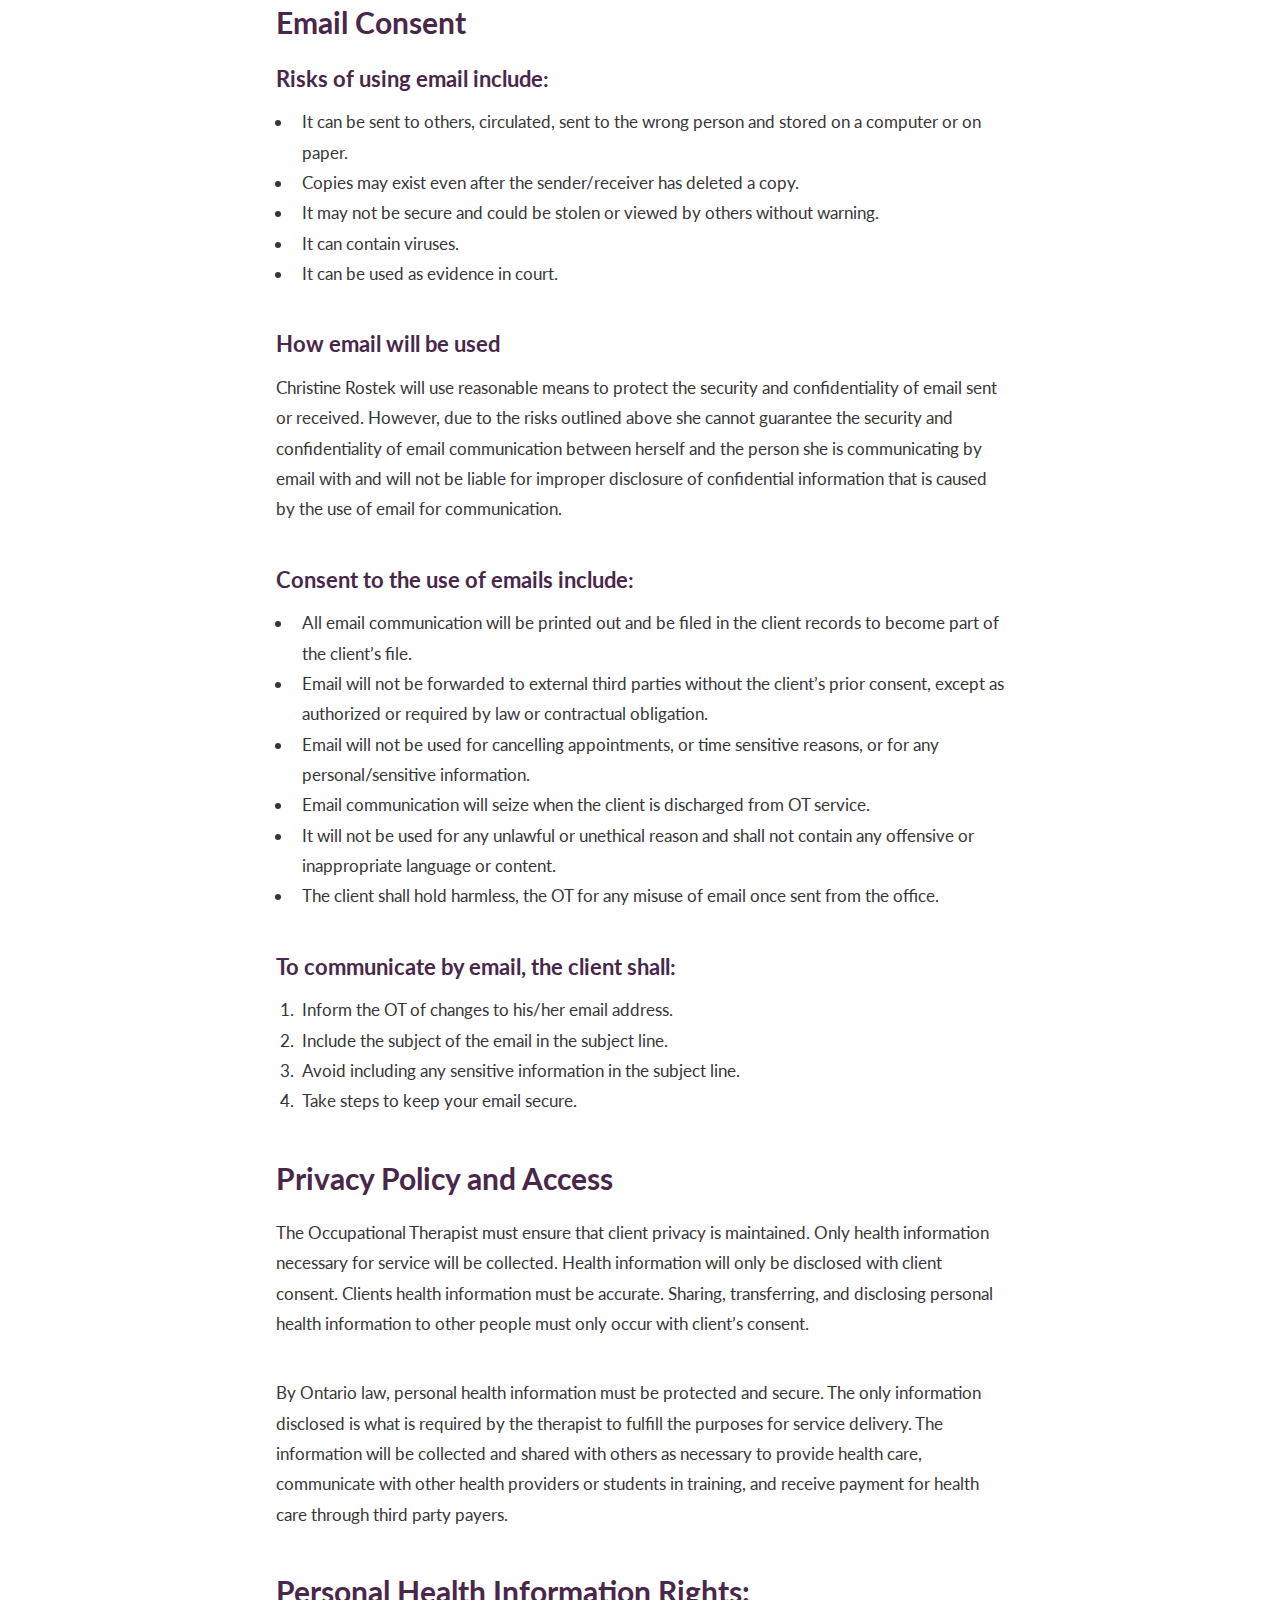
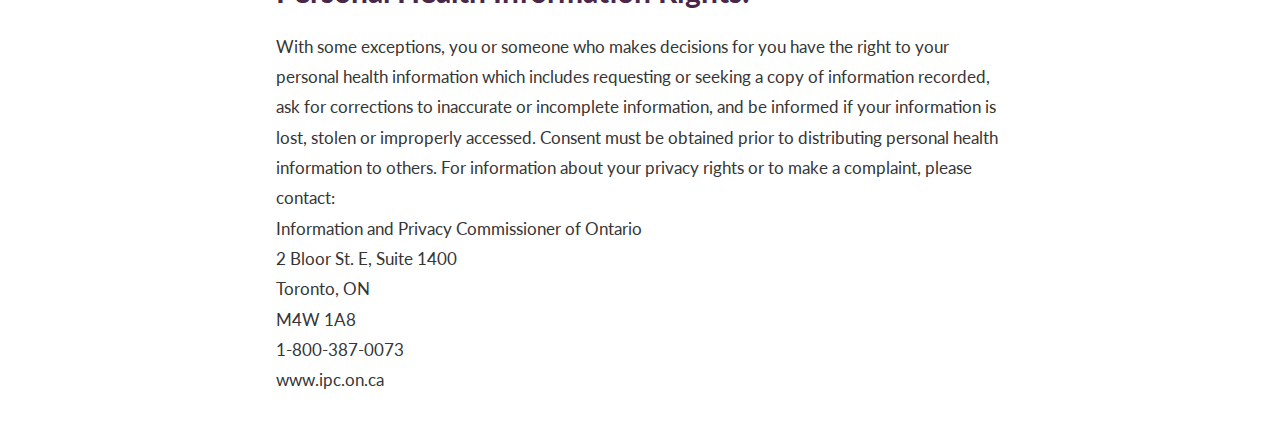
==== terms.html @ 38c3dc5e "Uploaded site" ====
<!DOCTYPE HTML>
<html>
	<head>
		<title>Terms</title>
		<meta charset="utf-8" />
				<link rel="stylesheet" href="assets/css/main.css" />

	</head>
	<div class="container">
	<body>
		<h3>Email Consent<h3>
		<h4>Risks of using email include:</h4>
		<ul>
		<li> It can be sent to others, circulated, sent to the wrong person and stored on a computer or on paper.</li>
		<li>Copies may exist even after the sender/receiver has deleted a copy.</li>
		<li>  It may not be secure and could be stolen or viewed by others without warning.</li>
		<li>It can contain viruses.</li>
		<li>It can be used as evidence in court.</li>
		</ul>
		<h4>How email will be used</h4>
		<p>Christine Rostek will use reasonable means to protect the security and confidentiality of email sent or received. However, 
		due to the risks outlined above she cannot guarantee the security and confidentiality of email communication between herself and the person she is communicating by email with and 
		will not be liable for improper disclosure of confidential information that is caused by the use of email for communication.</p>
		<h4>Consent to the use of emails include:</h4>
		<ul>
		<li>All email communication will be printed out and be filed in the client records to become part of the client’s file. </li>
		<li>Email will not be forwarded to external third parties without the client’s prior consent, except as authorized or required by law or contractual obligation.</li>
		<li>Email will not be used for cancelling appointments, or time sensitive reasons, or for any personal/sensitive information.</li>
		<li>Email communication will seize when the client is discharged from OT service.</li>
		<li>It will not be used for any unlawful or unethical reason and shall not contain any offensive or inappropriate language or content.</li>
		<li>The client shall hold harmless, the OT for any misuse of email once sent from the office.</li>
		</ul>
		<h4>To communicate by email, the client shall:</h4>

		<ol>
		<li>Inform the OT of changes to his/her email address.</li>
		<li> Include the subject of the email in the subject line.</li>
		<li>Avoid including any sensitive information in the subject line.</li>
		<li>Take steps to keep your email secure.</li>
		</ol>
		<h3>Privacy Policy and Access</h3>
		<p>The Occupational Therapist must ensure that client privacy is maintained. Only health information necessary for service will be collected. Health information will only be disclosed with client consent. Clients health information must be accurate. Sharing, transferring, and disclosing personal health information to other people must only occur with client’s consent.</p>
		<p>By Ontario law, personal health information must be protected and secure. The only information disclosed is what is required by the therapist to fulfill the purposes for service delivery.  The information will be collected and shared with others as necessary to provide health care, communicate with other health providers or students in training, and receive payment for health care through third party payers.</p>
		<h3>Personal Health Information Rights:</h3>
		<p>With some exceptions, you or someone who makes decisions for you have the right to your personal health information which includes requesting or seeking a copy of information recorded, ask for corrections to inaccurate or incomplete information, and be informed if your information is lost, stolen or improperly accessed.  Consent must be obtained prior to distributing personal health information to others. For information about your privacy rights or to make a complaint, please contact:<br>
		Information and Privacy Commissioner of Ontario<br>
		2 Bloor St. E, Suite 1400<br>
		Toronto, ON<br>
		M4W 1A8<br>
		1-800-387-0073<br>
		www.ipc.on.ca</p>
		</div>
		</body>
---- assets/css/main.css ----
@import url("font-awesome.min.css");
@import url("https://fonts.googleapis.com/css?family=Lato:400,400italic,700,700italic|Source+Code+Pro:400");

/*
	Read Only by HTML5 UP
	html5up.net | @ajlkn
	Free for personal and commercial use under the CCA 3.0 license (html5up.net/license)
*/

/* One */

	#one:before {
		background-image: url("../../images/banner1.jpg");
		background-position: top center;
		background-repeat: no-repeat;
		background-size: cover;
		content: '';
		display: block;
		height: 15em;
		width: 100%;
	}
*
	
/* Logo 

	img.resize {
	position: relative;
	max-width:80%;
	max-height:80%;
	left: 10%;
	margin:0em;
    box-shadow: 1px 1px 10px #888888;}
*/

	img.resize {
	position: relative;
	max-width:55%;
	max-height:55%;
	left: 22.5%;
	top:-4em;
    box-shadow: 0px 0px 10px #888888;
	}

	@media screen and (max-width: 1550px){
		img.resize {
	position: relative;
	max-width:80%;
	max-height:80%;
	left: 11%;
	top:-3em;
    box-shadow: 0px 0px 10px #888888;
	}
	}
	
	img.mainicon{
		height:0.1em;
	}
/* Reset */

	html, body, div, span, applet, object, iframe, h1, h2, h3, h4, h5, h6, p, blockquote, pre, a, abbr, acronym, address, big, cite, code, del, dfn, em, img, ins, kbd, q, s, samp, small, strike, strong, sub, sup, tt, var, b, u, i, center, dl, dt, dd, ol, ul, li, fieldset, form, label, legend, table, caption, tbody, tfoot, thead, tr, th, td, article, aside, canvas, details, embed, figure, figcaption, footer, header, hgroup, menu, nav, output, ruby, section, summary, time, mark, audio, video {
		margin: 0;
		padding: 0;
		border: 0;
		font-size: 100%;
		font: inherit;
		vertical-align: baseline;
	}

	article, aside, details, figcaption, figure, footer, header, hgroup, menu, nav, section {
		display: block;
	}

	body {
		line-height: 1;
	}

	ol, ul {
		list-style: none;
	}

	blockquote, q {
		quotes: none;
	}

	blockquote:before, blockquote:after, q:before, q:after {
		content: '';
		content: none;
	}

	table {
		border-collapse: collapse;
		border-spacing: 0;
	}

	body {
		-webkit-text-size-adjust: none;
	}

/* Box Model */

	*, *:before, *:after {
		-moz-box-sizing: border-box;
		-webkit-box-sizing: border-box;
		box-sizing: border-box;
	}

/* Containers */

	.container {
		margin-left: auto;
		margin-right: auto;
	}

	.container.\31 25\25 {
		width: 100%;
		max-width: 56.25em;
		min-width: 45em;
	}

	.container.\37 5\25 {
		width: 33.75em;
	}

	.container.\35 0\25 {
		width: 22.5em;
	}

	.container.\32 5\25 {
		width: 11.25em;
	}

	.container {
		width: 45em;
	}

	@media screen and (max-width: 2000px) {

		.container.\31 25\25 {
			width: 100%;
			max-width: 56.25em;
			min-width: 45em;
		}

		.container.\37 5\25 {
			width: 33.75em;
		}

		.container.\35 0\25 {
			width: 22.5em;
		}

		.container.\32 5\25 {
			width: 11.25em;
		}

		.container {
			width: 45em;
		}

	}

	@media screen and (max-width: 1920px) {

		.container.\31 25\25 {
			width: 100%;
			max-width: 52.5em;
			min-width: 42em;
		}

		.container.\37 5\25 {
			width: 31.5em;
		}

		.container.\35 0\25 {
			width: 21em;
		}

		.container.\32 5\25 {
			width: 10.5em;
		}

		.container {
			width: 42em;
		}

	}

	@media screen and (max-width: 1110px) {

		.container.\31 25\25 {
			width: 100%;
			max-width: 106.25%;
			min-width: 85%;
		}

		.container.\37 5\25 {
			width: 63.75%;
		}

		.container.\35 0\25 {
			width: 42.5%;
		}

		.container.\32 5\25 {
			width: 21.25%;
		}

		.container {
			width: 85% !important;
		}

	}

	@media screen and (max-width: 736px) {

		.container.\31 25\25 {
			width: 100%;
			max-width: 112.5%;
			min-width: 90%;
		}

		.container.\37 5\25 {
			width: 67.5%;
		}

		.container.\35 0\25 {
			width: 45%;
		}

		.container.\32 5\25 {
			width: 22.5%;
		}

		.container {
			width: 90% !important;
		}

	}

	@media screen and (max-width: 480px) {

		.container.\31 25\25 {
			width: 100%;
			max-width: 112.5%;
			min-width: 90%;
		}

		.container.\37 5\25 {
			width: 67.5%;
		}

		.container.\35 0\25 {
			width: 45%;
		}

		.container.\32 5\25 {
			width: 22.5%;
		}

		.container {
			width: 90% !important;
		}

	}

/* Grid */

	.row {
		border-bottom: solid 1px transparent;
		-moz-box-sizing: border-box;
		-webkit-box-sizing: border-box;
		box-sizing: border-box;
	}

	.row > * {
		float: left;
		-moz-box-sizing: border-box;
		-webkit-box-sizing: border-box;
		box-sizing: border-box;
	}

	.row:after, .row:before {
		content: '';
		display: block;
		clear: both;
		height: 0;
	}

	.row.uniform > * > :first-child {
		margin-top: 0;
	}

	.row.uniform > * > :last-child {
		margin-bottom: 0;
	}

	.row.\30 \25 > * {
		padding: 0 0 0 0em;
	}

	.row.\30 \25 {
		margin: 0 0 -1px 0em;
	}

	.row.uniform.\30 \25 > * {
		padding: 0em 0 0 0em;
	}

	.row.uniform.\30 \25 {
		margin: 0em 0 -1px 0em;
	}

	.row > * {
		padding: 0 0 0 2em;
	}

	.row {
		margin: 0 0 -1px -2em;
	}

	.row.uniform > * {
		padding: 2em 0 0 2em;
	}

	.row.uniform {
		margin: -2em 0 -1px -2em;
	}

	.row.\32 00\25 > * {
		padding: 0 0 0 4em;
	}

	.row.\32 00\25 {
		margin: 0 0 -1px -4em;
	}

	.row.uniform.\32 00\25 > * {
		padding: 4em 0 0 4em;
	}

	.row.uniform.\32 00\25 {
		margin: -4em 0 -1px -4em;
	}

	.row.\31 50\25 > * {
		padding: 0 0 0 3em;
	}

	.row.\31 50\25 {
		margin: 0 0 -1px -3em;
	}

	.row.uniform.\31 50\25 > * {
		padding: 3em 0 0 3em;
	}

	.row.uniform.\31 50\25 {
		margin: -3em 0 -1px -3em;
	}

	.row.\35 0\25 > * {
		padding: 0 0 0 1em;
	}

	.row.\35 0\25 {
		margin: 0 0 -1px -1em;
	}

	.row.uniform.\35 0\25 > * {
		padding: 1em 0 0 1em;
	}

	.row.uniform.\35 0\25 {
		margin: -1em 0 -1px -1em;
	}

	.row.\32 5\25 > * {
		padding: 0 0 0 0.5em;
	}

	.row.\32 5\25 {
		margin: 0 0 -1px -0.5em;
	}

	.row.uniform.\32 5\25 > * {
		padding: 0.5em 0 0 0.5em;
	}

	.row.uniform.\32 5\25 {
		margin: -0.5em 0 -1px -0.5em;
	}

	.\31 2u, .\31 2u\24 {
		width: 100%;
		clear: none;
		margin-left: 0;
	}

	.\31 1u, .\31 1u\24 {
		width: 91.6666666667%;
		clear: none;
		margin-left: 0;
	}

	.\31 0u, .\31 0u\24 {
		width: 83.3333333333%;
		clear: none;
		margin-left: 0;
	}

	.\39 u, .\39 u\24 {
		width: 75%;
		clear: none;
		margin-left: 0;
	}

	.\38 u, .\38 u\24 {
		width: 66.6666666667%;
		clear: none;
		margin-left: 0;
	}

	.\37 u, .\37 u\24 {
		width: 58.3333333333%;
		clear: none;
		margin-left: 0;
	}

	.\36 u, .\36 u\24 {
		width: 50%;
		clear: none;
		margin-left: 0;
	}

	.\35 u, .\35 u\24 {
		width: 41.6666666667%;
		clear: none;
		margin-left: 0;
	}

	.\34 u, .\34 u\24 {
		width: 33.3333333333%;
		clear: none;
		margin-left: 0;
	}

	.\33 u, .\33 u\24 {
		width: 25%;
		clear: none;
		margin-left: 0;
	}

	.\32 u, .\32 u\24 {
		width: 16.6666666667%;
		clear: none;
		margin-left: 0;
	}

	.\31 u, .\31 u\24 {
		width: 8.3333333333%;
		clear: none;
		margin-left: 0;
	}

	.\31 2u\24 + *,
	.\31 1u\24 + *,
	.\31 0u\24 + *,
	.\39 u\24 + *,
	.\38 u\24 + *,
	.\37 u\24 + *,
	.\36 u\24 + *,
	.\35 u\24 + *,
	.\34 u\24 + *,
	.\33 u\24 + *,
	.\32 u\24 + *,
	.\31 u\24 + * {
		clear: left;
	}

	.\-11u {
		margin-left: 91.66667%;
	}

	.\-10u {
		margin-left: 83.33333%;
	}

	.\-9u {
		margin-left: 75%;
	}

	.\-8u {
		margin-left: 66.66667%;
	}

	.\-7u {
		margin-left: 58.33333%;
	}

	.\-6u {
		margin-left: 50%;
	}

	.\-5u {
		margin-left: 41.66667%;
	}

	.\-4u {
		margin-left: 33.33333%;
	}

	.\-3u {
		margin-left: 25%;
	}

	.\-2u {
		margin-left: 16.66667%;
	}

	.\-1u {
		margin-left: 8.33333%;
	}

	@media screen and (max-width: 2000px) {

		.row > * {
			padding: 0 0 0 2em;
		}

		.row {
			margin: 0 0 -1px -2em;
		}

		.row.uniform > * {
			padding: 2em 0 0 2em;
		}

		.row.uniform {
			margin: -2em 0 -1px -2em;
		}

		.row.\32 00\25 > * {
			padding: 0 0 0 4em;
		}

		.row.\32 00\25 {
			margin: 0 0 -1px -4em;
		}

		.row.uniform.\32 00\25 > * {
			padding: 4em 0 0 4em;
		}

		.row.uniform.\32 00\25 {
			margin: -4em 0 -1px -4em;
		}

		.row.\31 50\25 > * {
			padding: 0 0 0 3em;
		}

		.row.\31 50\25 {
			margin: 0 0 -1px -3em;
		}

		.row.uniform.\31 50\25 > * {
			padding: 3em 0 0 3em;
		}

		.row.uniform.\31 50\25 {
			margin: -3em 0 -1px -3em;
		}

		.row.\35 0\25 > * {
			padding: 0 0 0 1em;
		}

		.row.\35 0\25 {
			margin: 0 0 -1px -1em;
		}

		.row.uniform.\35 0\25 > * {
			padding: 1em 0 0 1em;
		}

		.row.uniform.\35 0\25 {
			margin: -1em 0 -1px -1em;
		}

		.row.\32 5\25 > * {
			padding: 0 0 0 0.5em;
		}

		.row.\32 5\25 {
			margin: 0 0 -1px -0.5em;
		}

		.row.uniform.\32 5\25 > * {
			padding: 0.5em 0 0 0.5em;
		}

		.row.uniform.\32 5\25 {
			margin: -0.5em 0 -1px -0.5em;
		}

		.\31 2u\28xlarge\29, .\31 2u\24\28xlarge\29 {
			width: 100%;
			clear: none;
			margin-left: 0;
		}

		.\31 1u\28xlarge\29, .\31 1u\24\28xlarge\29 {
			width: 91.6666666667%;
			clear: none;
			margin-left: 0;
		}

		.\31 0u\28xlarge\29, .\31 0u\24\28xlarge\29 {
			width: 83.3333333333%;
			clear: none;
			margin-left: 0;
		}

		.\39 u\28xlarge\29, .\39 u\24\28xlarge\29 {
			width: 75%;
			clear: none;
			margin-left: 0;
		}

		.\38 u\28xlarge\29, .\38 u\24\28xlarge\29 {
			width: 66.6666666667%;
			clear: none;
			margin-left: 0;
		}

		.\37 u\28xlarge\29, .\37 u\24\28xlarge\29 {
			width: 58.3333333333%;
			clear: none;
			margin-left: 0;
		}

		.\36 u\28xlarge\29, .\36 u\24\28xlarge\29 {
			width: 50%;
			clear: none;
			margin-left: 0;
		}

		.\35 u\28xlarge\29, .\35 u\24\28xlarge\29 {
			width: 41.6666666667%;
			clear: none;
			margin-left: 0;
		}

		.\34 u\28xlarge\29, .\34 u\24\28xlarge\29 {
			width: 33.3333333333%;
			clear: none;
			margin-left: 0;
		}

		.\33 u\28xlarge\29, .\33 u\24\28xlarge\29 {
			width: 25%;
			clear: none;
			margin-left: 0;
		}

		.\32 u\28xlarge\29, .\32 u\24\28xlarge\29 {
			width: 16.6666666667%;
			clear: none;
			margin-left: 0;
		}

		.\31 u\28xlarge\29, .\31 u\24\28xlarge\29 {
			width: 8.3333333333%;
			clear: none;
			margin-left: 0;
		}

		.\31 2u\24\28xlarge\29 + *,
		.\31 1u\24\28xlarge\29 + *,
		.\31 0u\24\28xlarge\29 + *,
		.\39 u\24\28xlarge\29 + *,
		.\38 u\24\28xlarge\29 + *,
		.\37 u\24\28xlarge\29 + *,
		.\36 u\24\28xlarge\29 + *,
		.\35 u\24\28xlarge\29 + *,
		.\34 u\24\28xlarge\29 + *,
		.\33 u\24\28xlarge\29 + *,
		.\32 u\24\28xlarge\29 + *,
		.\31 u\24\28xlarge\29 + * {
			clear: left;
		}

		.\-11u\28xlarge\29 {
			margin-left: 91.66667%;
		}

		.\-10u\28xlarge\29 {
			margin-left: 83.33333%;
		}

		.\-9u\28xlarge\29 {
			margin-left: 75%;
		}

		.\-8u\28xlarge\29 {
			margin-left: 66.66667%;
		}

		.\-7u\28xlarge\29 {
			margin-left: 58.33333%;
		}

		.\-6u\28xlarge\29 {
			margin-left: 50%;
		}

		.\-5u\28xlarge\29 {
			margin-left: 41.66667%;
		}

		.\-4u\28xlarge\29 {
			margin-left: 33.33333%;
		}

		.\-3u\28xlarge\29 {
			margin-left: 25%;
		}

		.\-2u\28xlarge\29 {
			margin-left: 16.66667%;
		}

		.\-1u\28xlarge\29 {
			margin-left: 8.33333%;
		}

	}

	@media screen and (max-width: 1920px) {

		.row > * {
			padding: 0 0 0 1.5em;
		}

		.row {
			margin: 0 0 -1px -1.5em;
		}

		.row.uniform > * {
			padding: 1.5em 0 0 1.5em;
		}

		.row.uniform {
			margin: -1.5em 0 -1px -1.5em;
		}

		.row.\32 00\25 > * {
			padding: 0 0 0 3em;
		}

		.row.\32 00\25 {
			margin: 0 0 -1px -3em;
		}

		.row.uniform.\32 00\25 > * {
			padding: 3em 0 0 3em;
		}

		.row.uniform.\32 00\25 {
			margin: -3em 0 -1px -3em;
		}

		.row.\31 50\25 > * {
			padding: 0 0 0 2.25em;
		}

		.row.\31 50\25 {
			margin: 0 0 -1px -2.25em;
		}

		.row.uniform.\31 50\25 > * {
			padding: 2.25em 0 0 2.25em;
		}

		.row.uniform.\31 50\25 {
			margin: -2.25em 0 -1px -2.25em;
		}

		.row.\35 0\25 > * {
			padding: 0 0 0 0.75em;
		}

		.row.\35 0\25 {
			margin: 0 0 -1px -0.75em;
		}

		.row.uniform.\35 0\25 > * {
			padding: 0.75em 0 0 0.75em;
		}

		.row.uniform.\35 0\25 {
			margin: -0.75em 0 -1px -0.75em;
		}

		.row.\32 5\25 > * {
			padding: 0 0 0 0.375em;
		}

		.row.\32 5\25 {
			margin: 0 0 -1px -0.375em;
		}

		.row.uniform.\32 5\25 > * {
			padding: 0.375em 0 0 0.375em;
		}

		.row.uniform.\32 5\25 {
			margin: -0.375em 0 -1px -0.375em;
		}

		.\31 2u\28large\29, .\31 2u\24\28large\29 {
			width: 100%;
			clear: none;
			margin-left: 0;
		}

		.\31 1u\28large\29, .\31 1u\24\28large\29 {
			width: 91.6666666667%;
			clear: none;
			margin-left: 0;
		}

		.\31 0u\28large\29, .\31 0u\24\28large\29 {
			width: 83.3333333333%;
			clear: none;
			margin-left: 0;
		}

		.\39 u\28large\29, .\39 u\24\28large\29 {
			width: 75%;
			clear: none;
			margin-left: 0;
		}

		.\38 u\28large\29, .\38 u\24\28large\29 {
			width: 66.6666666667%;
			clear: none;
			margin-left: 0;
		}

		.\37 u\28large\29, .\37 u\24\28large\29 {
			width: 58.3333333333%;
			clear: none;
			margin-left: 0;
		}

		.\36 u\28large\29, .\36 u\24\28large\29 {
			width: 50%;
			clear: none;
			margin-left: 0;
		}

		.\35 u\28large\29, .\35 u\24\28large\29 {
			width: 41.6666666667%;
			clear: none;
			margin-left: 0;
		}

		.\34 u\28large\29, .\34 u\24\28large\29 {
			width: 33.3333333333%;
			clear: none;
			margin-left: 0;
		}

		.\33 u\28large\29, .\33 u\24\28large\29 {
			width: 25%;
			clear: none;
			margin-left: 0;
		}

		.\32 u\28large\29, .\32 u\24\28large\29 {
			width: 16.6666666667%;
			clear: none;
			margin-left: 0;
		}

		.\31 u\28large\29, .\31 u\24\28large\29 {
			width: 8.3333333333%;
			clear: none;
			margin-left: 0;
		}

		.\31 2u\24\28large\29 + *,
		.\31 1u\24\28large\29 + *,
		.\31 0u\24\28large\29 + *,
		.\39 u\24\28large\29 + *,
		.\38 u\24\28large\29 + *,
		.\37 u\24\28large\29 + *,
		.\36 u\24\28large\29 + *,
		.\35 u\24\28large\29 + *,
		.\34 u\24\28large\29 + *,
		.\33 u\24\28large\29 + *,
		.\32 u\24\28large\29 + *,
		.\31 u\24\28large\29 + * {
			clear: left;
		}

		.\-11u\28large\29 {
			margin-left: 91.66667%;
		}

		.\-10u\28large\29 {
			margin-left: 83.33333%;
		}

		.\-9u\28large\29 {
			margin-left: 75%;
		}

		.\-8u\28large\29 {
			margin-left: 66.66667%;
		}

		.\-7u\28large\29 {
			margin-left: 58.33333%;
		}

		.\-6u\28large\29 {
			margin-left: 50%;
		}

		.\-5u\28large\29 {
			margin-left: 41.66667%;
		}

		.\-4u\28large\29 {
			margin-left: 33.33333%;
		}

		.\-3u\28large\29 {
			margin-left: 25%;
		}

		.\-2u\28large\29 {
			margin-left: 16.66667%;
		}

		.\-1u\28large\29 {
			margin-left: 8.33333%;
		}

	}

	@media screen and (max-width: 1110px) {

		.row > * {
			padding: 0 0 0 1.5em;
		}

		.row {
			margin: 0 0 -1px -1.5em;
		}

		.row.uniform > * {
			padding: 1.5em 0 0 1.5em;
		}

		.row.uniform {
			margin: -1.5em 0 -1px -1.5em;
		}

		.row.\32 00\25 > * {
			padding: 0 0 0 3em;
		}

		.row.\32 00\25 {
			margin: 0 0 -1px -3em;
		}

		.row.uniform.\32 00\25 > * {
			padding: 3em 0 0 3em;
		}

		.row.uniform.\32 00\25 {
			margin: -3em 0 -1px -3em;
		}

		.row.\31 50\25 > * {
			padding: 0 0 0 2.25em;
		}

		.row.\31 50\25 {
			margin: 0 0 -1px -2.25em;
		}

		.row.uniform.\31 50\25 > * {
			padding: 2.25em 0 0 2.25em;
		}

		.row.uniform.\31 50\25 {
			margin: -2.25em 0 -1px -2.25em;
		}

		.row.\35 0\25 > * {
			padding: 0 0 0 0.75em;
		}

		.row.\35 0\25 {
			margin: 0 0 -1px -0.75em;
		}

		.row.uniform.\35 0\25 > * {
			padding: 0.75em 0 0 0.75em;
		}

		.row.uniform.\35 0\25 {
			margin: -0.75em 0 -1px -0.75em;
		}

		.row.\32 5\25 > * {
			padding: 0 0 0 0.375em;
		}

		.row.\32 5\25 {
			margin: 0 0 -1px -0.375em;
		}

		.row.uniform.\32 5\25 > * {
			padding: 0.375em 0 0 0.375em;
		}

		.row.uniform.\32 5\25 {
			margin: -0.375em 0 -1px -0.375em;
		}

		.\31 2u\28medium\29, .\31 2u\24\28medium\29 {
			width: 100%;
			clear: none;
			margin-left: 0;
		}

		.\31 1u\28medium\29, .\31 1u\24\28medium\29 {
			width: 91.6666666667%;
			clear: none;
			margin-left: 0;
		}

		.\31 0u\28medium\29, .\31 0u\24\28medium\29 {
			width: 83.3333333333%;
			clear: none;
			margin-left: 0;
		}

		.\39 u\28medium\29, .\39 u\24\28medium\29 {
			width: 75%;
			clear: none;
			margin-left: 0;
		}

		.\38 u\28medium\29, .\38 u\24\28medium\29 {
			width: 66.6666666667%;
			clear: none;
			margin-left: 0;
		}

		.\37 u\28medium\29, .\37 u\24\28medium\29 {
			width: 58.3333333333%;
			clear: none;
			margin-left: 0;
		}

		.\36 u\28medium\29, .\36 u\24\28medium\29 {
			width: 50%;
			clear: none;
			margin-left: 0;
		}

		.\35 u\28medium\29, .\35 u\24\28medium\29 {
			width: 41.6666666667%;
			clear: none;
			margin-left: 0;
		}

		.\34 u\28medium\29, .\34 u\24\28medium\29 {
			width: 33.3333333333%;
			clear: none;
			margin-left: 0;
		}

		.\33 u\28medium\29, .\33 u\24\28medium\29 {
			width: 25%;
			clear: none;
			margin-left: 0;
		}

		.\32 u\28medium\29, .\32 u\24\28medium\29 {
			width: 16.6666666667%;
			clear: none;
			margin-left: 0;
		}

		.\31 u\28medium\29, .\31 u\24\28medium\29 {
			width: 8.3333333333%;
			clear: none;
			margin-left: 0;
		}

		.\31 2u\24\28medium\29 + *,
		.\31 1u\24\28medium\29 + *,
		.\31 0u\24\28medium\29 + *,
		.\39 u\24\28medium\29 + *,
		.\38 u\24\28medium\29 + *,
		.\37 u\24\28medium\29 + *,
		.\36 u\24\28medium\29 + *,
		.\35 u\24\28medium\29 + *,
		.\34 u\24\28medium\29 + *,
		.\33 u\24\28medium\29 + *,
		.\32 u\24\28medium\29 + *,
		.\31 u\24\28medium\29 + * {
			clear: left;
		}

		.\-11u\28medium\29 {
			margin-left: 91.66667%;
		}

		.\-10u\28medium\29 {
			margin-left: 83.33333%;
		}

		.\-9u\28medium\29 {
			margin-left: 75%;
		}

		.\-8u\28medium\29 {
			margin-left: 66.66667%;
		}

		.\-7u\28medium\29 {
			margin-left: 58.33333%;
		}

		.\-6u\28medium\29 {
			margin-left: 50%;
		}

		.\-5u\28medium\29 {
			margin-left: 41.66667%;
		}

		.\-4u\28medium\29 {
			margin-left: 33.33333%;
		}

		.\-3u\28medium\29 {
			margin-left: 25%;
		}

		.\-2u\28medium\29 {
			margin-left: 16.66667%;
		}

		.\-1u\28medium\29 {
			margin-left: 8.33333%;
		}

	}

	@media screen and (max-width: 736px) {

		.row > * {
			padding: 0 0 0 1.25em;
		}

		.row {
			margin: 0 0 -1px -1.25em;
		}

		.row.uniform > * {
			padding: 1.25em 0 0 1.25em;
		}

		.row.uniform {
			margin: -1.25em 0 -1px -1.25em;
		}

		.row.\32 00\25 > * {
			padding: 0 0 0 2.5em;
		}

		.row.\32 00\25 {
			margin: 0 0 -1px -2.5em;
		}

		.row.uniform.\32 00\25 > * {
			padding: 2.5em 0 0 2.5em;
		}

		.row.uniform.\32 00\25 {
			margin: -2.5em 0 -1px -2.5em;
		}

		.row.\31 50\25 > * {
			padding: 0 0 0 1.875em;
		}

		.row.\31 50\25 {
			margin: 0 0 -1px -1.875em;
		}

		.row.uniform.\31 50\25 > * {
			padding: 1.875em 0 0 1.875em;
		}

		.row.uniform.\31 50\25 {
			margin: -1.875em 0 -1px -1.875em;
		}

		.row.\35 0\25 > * {
			padding: 0 0 0 0.625em;
		}

		.row.\35 0\25 {
			margin: 0 0 -1px -0.625em;
		}

		.row.uniform.\35 0\25 > * {
			padding: 0.625em 0 0 0.625em;
		}

		.row.uniform.\35 0\25 {
			margin: -0.625em 0 -1px -0.625em;
		}

		.row.\32 5\25 > * {
			padding: 0 0 0 0.3125em;
		}

		.row.\32 5\25 {
			margin: 0 0 -1px -0.3125em;
		}

		.row.uniform.\32 5\25 > * {
			padding: 0.3125em 0 0 0.3125em;
		}

		.row.uniform.\32 5\25 {
			margin: -0.3125em 0 -1px -0.3125em;
		}

		.\31 2u\28small\29, .\31 2u\24\28small\29 {
			width: 100%;
			clear: none;
			margin-left: 0;
		}

		.\31 1u\28small\29, .\31 1u\24\28small\29 {
			width: 91.6666666667%;
			clear: none;
			margin-left: 0;
		}

		.\31 0u\28small\29, .\31 0u\24\28small\29 {
			width: 83.3333333333%;
			clear: none;
			margin-left: 0;
		}

		.\39 u\28small\29, .\39 u\24\28small\29 {
			width: 75%;
			clear: none;
			margin-left: 0;
		}

		.\38 u\28small\29, .\38 u\24\28small\29 {
			width: 66.6666666667%;
			clear: none;
			margin-left: 0;
		}

		.\37 u\28small\29, .\37 u\24\28small\29 {
			width: 58.3333333333%;
			clear: none;
			margin-left: 0;
		}

		.\36 u\28small\29, .\36 u\24\28small\29 {
			width: 50%;
			clear: none;
			margin-left: 0;
		}

		.\35 u\28small\29, .\35 u\24\28small\29 {
			width: 41.6666666667%;
			clear: none;
			margin-left: 0;
		}

		.\34 u\28small\29, .\34 u\24\28small\29 {
			width: 33.3333333333%;
			clear: none;
			margin-left: 0;
		}

		.\33 u\28small\29, .\33 u\24\28small\29 {
			width: 25%;
			clear: none;
			margin-left: 0;
		}

		.\32 u\28small\29, .\32 u\24\28small\29 {
			width: 16.6666666667%;
			clear: none;
			margin-left: 0;
		}

		.\31 u\28small\29, .\31 u\24\28small\29 {
			width: 8.3333333333%;
			clear: none;
			margin-left: 0;
		}

		.\31 2u\24\28small\29 + *,
		.\31 1u\24\28small\29 + *,
		.\31 0u\24\28small\29 + *,
		.\39 u\24\28small\29 + *,
		.\38 u\24\28small\29 + *,
		.\37 u\24\28small\29 + *,
		.\36 u\24\28small\29 + *,
		.\35 u\24\28small\29 + *,
		.\34 u\24\28small\29 + *,
		.\33 u\24\28small\29 + *,
		.\32 u\24\28small\29 + *,
		.\31 u\24\28small\29 + * {
			clear: left;
		}

		.\-11u\28small\29 {
			margin-left: 91.66667%;
		}

		.\-10u\28small\29 {
			margin-left: 83.33333%;
		}

		.\-9u\28small\29 {
			margin-left: 75%;
		}

		.\-8u\28small\29 {
			margin-left: 66.66667%;
		}

		.\-7u\28small\29 {
			margin-left: 58.33333%;
		}

		.\-6u\28small\29 {
			margin-left: 50%;
		}

		.\-5u\28small\29 {
			margin-left: 41.66667%;
		}

		.\-4u\28small\29 {
			margin-left: 33.33333%;
		}

		.\-3u\28small\29 {
			margin-left: 25%;
		}

		.\-2u\28small\29 {
			margin-left: 16.66667%;
		}

		.\-1u\28small\29 {
			margin-left: 8.33333%;
		}

	}

	@media screen and (max-width: 480px) {

		.row > * {
			padding: 0 0 0 1.25em;
		}

		.row {
			margin: 0 0 -1px -1.25em;
		}

		.row.uniform > * {
			padding: 1.25em 0 0 1.25em;
		}

		.row.uniform {
			margin: -1.25em 0 -1px -1.25em;
		}

		.row.\32 00\25 > * {
			padding: 0 0 0 2.5em;
		}

		.row.\32 00\25 {
			margin: 0 0 -1px -2.5em;
		}

		.row.uniform.\32 00\25 > * {
			padding: 2.5em 0 0 2.5em;
		}

		.row.uniform.\32 00\25 {
			margin: -2.5em 0 -1px -2.5em;
		}

		.row.\31 50\25 > * {
			padding: 0 0 0 1.875em;
		}

		.row.\31 50\25 {
			margin: 0 0 -1px -1.875em;
		}

		.row.uniform.\31 50\25 > * {
			padding: 1.875em 0 0 1.875em;
		}

		.row.uniform.\31 50\25 {
			margin: -1.875em 0 -1px -1.875em;
		}

		.row.\35 0\25 > * {
			padding: 0 0 0 0.625em;
		}

		.row.\35 0\25 {
			margin: 0 0 -1px -0.625em;
		}

		.row.uniform.\35 0\25 > * {
			padding: 0.625em 0 0 0.625em;
		}

		.row.uniform.\35 0\25 {
			margin: -0.625em 0 -1px -0.625em;
		}

		.row.\32 5\25 > * {
			padding: 0 0 0 0.3125em;
		}

		.row.\32 5\25 {
			margin: 0 0 -1px -0.3125em;
		}

		.row.uniform.\32 5\25 > * {
			padding: 0.3125em 0 0 0.3125em;
		}

		.row.uniform.\32 5\25 {
			margin: -0.3125em 0 -1px -0.3125em;
		}

		.\31 2u\28xsmall\29, .\31 2u\24\28xsmall\29 {
			width: 100%;
			clear: none;
			margin-left: 0;
		}

		.\31 1u\28xsmall\29, .\31 1u\24\28xsmall\29 {
			width: 91.6666666667%;
			clear: none;
			margin-left: 0;
		}

		.\31 0u\28xsmall\29, .\31 0u\24\28xsmall\29 {
			width: 83.3333333333%;
			clear: none;
			margin-left: 0;
		}

		.\39 u\28xsmall\29, .\39 u\24\28xsmall\29 {
			width: 75%;
			clear: none;
			margin-left: 0;
		}

		.\38 u\28xsmall\29, .\38 u\24\28xsmall\29 {
			width: 66.6666666667%;
			clear: none;
			margin-left: 0;
		}

		.\37 u\28xsmall\29, .\37 u\24\28xsmall\29 {
			width: 58.3333333333%;
			clear: none;
			margin-left: 0;
		}

		.\36 u\28xsmall\29, .\36 u\24\28xsmall\29 {
			width: 50%;
			clear: none;
			margin-left: 0;
		}

		.\35 u\28xsmall\29, .\35 u\24\28xsmall\29 {
			width: 41.6666666667%;
			clear: none;
			margin-left: 0;
		}

		.\34 u\28xsmall\29, .\34 u\24\28xsmall\29 {
			width: 33.3333333333%;
			clear: none;
			margin-left: 0;
		}

		.\33 u\28xsmall\29, .\33 u\24\28xsmall\29 {
			width: 25%;
			clear: none;
			margin-left: 0;
		}

		.\32 u\28xsmall\29, .\32 u\24\28xsmall\29 {
			width: 16.6666666667%;
			clear: none;
			margin-left: 0;
		}

		.\31 u\28xsmall\29, .\31 u\24\28xsmall\29 {
			width: 8.3333333333%;
			clear: none;
			margin-left: 0;
		}

		.\31 2u\24\28xsmall\29 + *,
		.\31 1u\24\28xsmall\29 + *,
		.\31 0u\24\28xsmall\29 + *,
		.\39 u\24\28xsmall\29 + *,
		.\38 u\24\28xsmall\29 + *,
		.\37 u\24\28xsmall\29 + *,
		.\36 u\24\28xsmall\29 + *,
		.\35 u\24\28xsmall\29 + *,
		.\34 u\24\28xsmall\29 + *,
		.\33 u\24\28xsmall\29 + *,
		.\32 u\24\28xsmall\29 + *,
		.\31 u\24\28xsmall\29 + * {
			clear: left;
		}

		.\-11u\28xsmall\29 {
			margin-left: 91.66667%;
		}

		.\-10u\28xsmall\29 {
			margin-left: 83.33333%;
		}

		.\-9u\28xsmall\29 {
			margin-left: 75%;
		}

		.\-8u\28xsmall\29 {
			margin-left: 66.66667%;
		}

		.\-7u\28xsmall\29 {
			margin-left: 58.33333%;
		}

		.\-6u\28xsmall\29 {
			margin-left: 50%;
		}

		.\-5u\28xsmall\29 {
			margin-left: 41.66667%;
		}

		.\-4u\28xsmall\29 {
			margin-left: 33.33333%;
		}

		.\-3u\28xsmall\29 {
			margin-left: 25%;
		}

		.\-2u\28xsmall\29 {
			margin-left: 16.66667%;
		}

		.\-1u\28xsmall\29 {
			margin-left: 8.33333%;
		}

	}

/* Basic */

	body {
		background: #fff;
	}

	body, input, select, textarea {
		color: #363636;
		font-family: "Lato", sans-serif;
		font-size: 16pt;
		font-weight: 400;
		line-height: 1.75em;
	}

	a {
		-moz-transition: color 0.2s ease-in-out, border-color 0.2s ease-in-out;
		-webkit-transition: color 0.2s ease-in-out, border-color 0.2s ease-in-out;
		-ms-transition: color 0.2s ease-in-out, border-color 0.2s ease-in-out;
		transition: color 0.2s ease-in-out, border-color 0.2s ease-in-out;
		border-bottom: solid 1px #e4e4e4;
		color: inherit;
		text-decoration: none;
	}

		a:hover {
			border-bottom-color: transparent;
			color: #94618E !important;
		}

	strong, b {
		color: #49274A;
		font-weight: 900;
	}

	em, i {
		font-style: italic;
	}

	p {
		margin: 0 0 2.25em 0;
	}

	h1, h2, h3, h4, h5, h6 {
		color: #49274A;
		font-weight: 700;
		line-height: 1em;
		margin: 0 0 0.5625em 0;
	}

		h1 a, h2 a, h3 a, h4 a, h5 a, h6 a {
			border: 0;
			color: inherit;
			text-decoration: none;
		}

	h2 {
		font-size: 2em;
		line-height: 1.5em;
	}

	h3 {
		font-size: 1.75em;
		line-height: 1.5em;
	}

	h4 {
		font-size: 1.25em;
		line-height: 1.5em;
	}

	h5 {
		font-size: 0.9em;
		line-height: 1.5em;
	}

	h6 {
		font-size: 0.7em;
		line-height: 1.5em;
	}

	sub {
		font-size: 0.8em;
		position: relative;
		top: 0.5em;
	}

	sup {
		font-size: 0.8em;
		position: relative;
		top: -0.5em;
	}

	hr {
		border: 0;
		border-bottom: solid 2px #f4f4f4;
		margin: 2.25em 0;
	}

		hr.major {
			margin: 3.375em 0;
		}

	blockquote {
		border-left: solid 8px #e4e4e4;
		font-style: italic;
		margin: 0 0 2.25em 0; 
		padding: 0.5em 0 0.5em 2em;
	}

	code {
		background: #555;
		border-radius: 5px;
		color: #fff;
		font-family: "Source Code Pro", monospace;
		font-size: 0.9em;
		margin: 0 0.25em;
		padding: 0.25em 0.65em;
	}

	pre {
		font-family: "Source Code Pro", monospace;
		font-size: 0.9em;
		margin: 0 0 2.25em 0;
	}

		pre code {
			-webkit-overflow-scrolling: touch;
			display: block;
			line-height: 1.5em;
			overflow-x: auto;
			padding: 1em 1.5em;
		}

	.align-left {
		text-align: left;
	}

	.align-center {
		text-align: center;
	}

	.align-right {
		text-align: right;
	}

/* Section/Article */

	section.special, article.special {
		text-align: center;
	}

	header p {
		color: #aaa;
		position: relative;
		margin: 0 0 1.6875em 0;
	}

	header h2 + p {
		font-size: 1.25em;
		margin-top: -0.5em;
		line-height: 1.5em;
	}

	header h3 + p {
		font-size: 1.1em;
		margin-top: -0.35em;
		line-height: 1.5em;
	}

	header h4 + p,
	header h5 + p,
	header h6 + p {
		font-size: 0.9em;
		margin-top: -0.25em;
		line-height: 1.5em;
	}

	header.major h2 {
		color: #94618E;
		font-size: 3.5em;
	}

		header.major h2 + p {
			color: #777;
			font-size: 1.75em;
			font-weight: 700;
			margin-top: -0.75em;
		}

/* Form */

	form {
		margin: 0 0 2.25em 0;
	}

	label {
		color: #777;
		display: block;
		font-size: 0.9em;
		font-weight: 700;
		margin: 0 0 1.125em 0;
	}

	input::-moz-focus-inner {
		border: 0;
		padding: 0;
	}

	input[type="text"],
	input[type="password"],
	input[type="email"],
	select,
	textarea {
		-moz-appearance: none;
		-webkit-appearance: none;
		-ms-appearance: none;
		appearance: none;
		border-radius: 5px;
		border: none;
		border: solid 2px #e4e4e4;
		color: inherit;
		display: block;
		outline: 0;
		padding: 0 1em;
		text-decoration: none;
		width: 100%;
	}

		input[type="text"]:invalid,
		input[type="password"]:invalid,
		input[type="email"]:invalid,
		select:invalid,
		textarea:invalid {
			box-shadow: none;
		}

		input[type="text"]:focus,
		input[type="password"]:focus,
		input[type="email"]:focus,
		select:focus,
		textarea:focus {
			border-color: #94618E;
		}

	.select-wrapper {
		text-decoration: none;
		display: block;
		position: relative;
	}

		.select-wrapper:before {
			-moz-osx-font-smoothing: grayscale;
			-webkit-font-smoothing: antialiased;
			font-family: FontAwesome;
			font-style: normal;
			font-weight: normal;
			text-transform: none !important;
		}

		.select-wrapper:before {
			color: #e4e4e4;
			content: '\f078';
			display: block;
			height: 2.75em;
			line-height: 2.75em;
			pointer-events: none;
			position: absolute;
			right: 0;
			text-align: center;
			top: 0;
			width: 2.75em;
		}

		.select-wrapper select::-ms-expand {
			display: none;
		}

	input[type="text"],
	input[type="password"],
	input[type="email"],
	select {
		height: 2.75em;
	}

	textarea {
		padding: 0.75em 1em;
	}

	input[type="checkbox"],
	input[type="radio"] {
		-moz-appearance: none;
		-webkit-appearance: none;
		-ms-appearance: none;
		appearance: none;
		display: block;
		float: left;
		margin-right: -2em;
		opacity: 0;
		width: 1em;
		z-index: -1;
	}

		input[type="checkbox"] + label,
		input[type="radio"] + label {
			text-decoration: none;
			color: #888;
			cursor: pointer;
			display: inline-block;
			font-size: 1em;
			font-weight: 400;
			padding-left: 2.4em;
			padding-right: 0.75em;
			position: relative;
		}

			input[type="checkbox"] + label:before,
			input[type="radio"] + label:before {
				-moz-osx-font-smoothing: grayscale;
				-webkit-font-smoothing: antialiased;
				font-family: FontAwesome;
				font-style: normal;
				font-weight: normal;
				text-transform: none !important;
			}

			input[type="checkbox"] + label:before,
			input[type="radio"] + label:before {
				background: #fafafa;
				border-radius: 5px;
				border: solid 2px #e4e4e4;
				content: '';
				display: inline-block;
				height: 1.65em;
				left: 0;
				line-height: 1.58125em;
				position: absolute;
				text-align: center;
				top: 0;
				width: 1.65em;
			}

		input[type="checkbox"]:checked + label:before,
		input[type="radio"]:checked + label:before {
			background: #989898;
			border-color: #989898;
			color: #ffffff;
			content: '\f00c';
		}

		input[type="checkbox"]:focus + label:before,
		input[type="radio"]:focus + label:before {
			border-color: #94618E;
		}

	input[type="checkbox"] + label:before {
		border-radius: 5px;
	}

	input[type="radio"] + label:before {
		border-radius: 100%;
	}

	::-webkit-input-placeholder {
		color: #aaa !important;
		font-style: italic;
		opacity: 1.0;
	}

	:-moz-placeholder {
		color: #aaa !important;
		font-style: italic;
		opacity: 1.0;
	}

	::-moz-placeholder {
		color: #aaa !important;
		font-style: italic;
		opacity: 1.0;
	}

	:-ms-input-placeholder {
		color: #aaa !important;
		font-style: italic;
		opacity: 1.0;
	}

	.formerize-placeholder {
		color: #aaa !important;
		font-style: italic;
		opacity: 1.0;
	}

/* Box */

	.box {
		border-radius: 5px;
		border: solid 2px #e4e4e4;
		margin-bottom: 2.25em;
		padding: 1.5em;
	}

		.box > :last-child,
		.box > :last-child > :last-child,
		.box > :last-child > :last-child > :last-child {
			margin-bottom: 0;
		}

		.box.alt {
			border: 0;
			border-radius: 0;
			padding: 0;
		}

/* Icon */

	.icon {
		text-decoration: none;
		border-bottom: none;
		position: relative;
		max-height: 25%;
	}

		.icon:before {
			-moz-osx-font-smoothing: grayscale;
			-webkit-font-smoothing: antialiased;
			font-family: FontAwesome;
			font-style: normal;
			font-weight: normal;
			text-transform: none !important;
		}

		.icon > .label {
			display: none;
		}

/* Image */

	.image {
		border-radius: 5px;
		border: 0;
		display: inline-block;
		position: relative;
	}

		.image img {
			border-radius: 5px;
			display: block;
		}

		.image.left {
			float: left;
			margin: 0 2.5em 2em 0;
			top: 0.25em;
		}

		.image.right {
			float: right;
			margin: 0 0 2em 2.5em;
			top: 0.25em;
		}

		.image.fit {
			display: block;
			margin: 0 0 2.25em 0;
			width: 100%;
		}

			.image.fit img {
				display: block;
				width: 100%;
			}

		.image.avatar {
			border-radius: 100%;
			overflow: hidden;
		}

			.image.avatar img {
				border-radius: 100%;
				display: block;
				width: 100%;
			}

/* List */

	ol {
		list-style: decimal;
		margin: 0 0 2.25em 0;
		padding-left: 1.25em;
	}

		ol li {
			padding-left: 0.25em;
		}

	ul {
		list-style: disc;
		margin: 0 0 2.25em 0;
		padding-left: 1em;
	}

		ul li {
			padding-left: 0.5em;
		}

		ul.alt {
			list-style: none;
			padding-left: 0;
		}

			ul.alt li {
				border-top: solid 2px #f4f4f4;
				padding: 0.5em 0;
			}

				ul.alt li:first-child {
					border-top: 0;
					padding-top: 0;
				}

		ul.feature-icons {
			list-style: none;
			padding-left: 0;
		}

			ul.feature-icons li {
				text-decoration: none;
				display: inline-block;
				margin: 0 0 1.6875em 0;
				padding: 0.35em 0 0 3.5em;
				position: relative;
				vertical-align: top;
				width: 48%;
			}

				ul.feature-icons li:before {
					-moz-osx-font-smoothing: grayscale;
					-webkit-font-smoothing: antialiased;
					font-family: FontAwesome;
					font-style: normal;
					font-weight: normal;
					text-transform: none !important;
				}

				ul.feature-icons li:before {
					background: #94618E;
					border-radius: 100%;
					color: #ffffff;
					display: block;
					height: 2.5em;
					left: 0;
					line-height: 2.5em;
					position: absolute;
					text-align: center;
					top: 0;
					width: 2.5em;
				}

		ul.icons {
			cursor: default;
			list-style: none;
			padding-left: 0;
		}

			ul.icons li {
				display: inline-block;
				padding: 0 1em 0 0;
			}

				ul.icons li:last-child {
					padding-right: 0 !important;
				}

				ul.icons li .icon:before {
					font-size: 1.25em;
				}

		ul.actions {
			cursor: default;
			list-style: none;
			padding-left: 0;
		}

			ul.actions li {
				display: inline-block;
				padding: 0 1.125em 0 0;
				vertical-align: middle;
			}

				ul.actions li:last-child {
					padding-right: 0;
				}

			ul.actions.small li {
				padding: 0 0.5625em 0 0;
			}

			ul.actions.vertical li {
				display: block;
				padding: 1.125em 0 0 0;
			}

				ul.actions.vertical li:first-child {
					padding-top: 0;
				}

				ul.actions.vertical li > * {
					margin-bottom: 0;
				}

			ul.actions.vertical.small li {
				padding: 0.5625em 0 0 0;
			}

				ul.actions.vertical.small li:first-child {
					padding-top: 0;
				}

			ul.actions.fit {
				display: table;
				margin-left: -1.125em;
				padding: 0;
				table-layout: fixed;
				width: calc(100% + 1.125em);
			}

				ul.actions.fit li {
					display: table-cell;
					padding: 0 0 0 1.125em;
				}

					ul.actions.fit li > * {
						margin-bottom: 0;
					}

				ul.actions.fit.small {
					margin-left: -0.5625em;
					width: calc(100% + 0.5625em);
				}

					ul.actions.fit.small li {
						padding: 0 0 0 0.5625em;
					}

	dl {
		margin: 0 0 2.25em 0;
	}

/* Table */

	.table-wrapper {
		-webkit-overflow-scrolling: touch;
		overflow-x: auto;
	}

	table {
		margin: 0 0 2.25em 0;
		width: 100%;
	}

		table tbody tr {
			border: solid 2px #f4f4f4;
			border-left: 0;
			border-right: 0;
		}

			table tbody tr:nth-child(2n + 1) {
				background-color: #fafafa;
			}

		table td {
			padding: 0.75em 0.75em;
		}

		table th {
			color: #777;
			font-size: 0.9em;
			font-weight: 700;
			padding: 0 0.75em 0.75em 0.75em;
			text-align: left;
		}

		table thead {
			border-bottom: solid 4px #e4e4e4;
		}

		table tfoot {
			border-top: solid 4px #e4e4e4;
		}

		table.alt {
			border-collapse: separate;
		}

			table.alt tbody tr td {
				border: solid 2px #e4e4e4;
				border-left-width: 0;
				border-top-width: 0;
			}

				table.alt tbody tr td:first-child {
					border-left-width: 2px;
				}

			table.alt tbody tr:first-child td {
				border-top-width: 2px;
			}

			table.alt thead {
				border-bottom: 0;
			}

			table.alt tfoot {
				border-top: 0;
			}

/* Button */

	input[type="submit"],
	input[type="reset"],
	input[type="button"],
	.button {
		-moz-appearance: none;
		-webkit-appearance: none;
		-ms-appearance: none;
		appearance: none;
		-moz-transition: background-color 0.2s ease-in-out, color 0.2s ease-in-out;
		-webkit-transition: background-color 0.2s ease-in-out, color 0.2s ease-in-out;
		-ms-transition: background-color 0.2s ease-in-out, color 0.2s ease-in-out;
		transition: background-color 0.2s ease-in-out, color 0.2s ease-in-out;
		background-color: #989898;
		border-radius: 5px;
		border: 0;
		color: #ffffff !important;
		cursor: pointer;
		display: inline-block;
		font-weight: 700;
		height: 2.75em;
		line-height: 2.75em;
		padding: 0 1.5em;
		text-align: center;
		text-decoration: none;
		white-space: nowrap;
	}

		input[type="submit"]:hover,
		input[type="reset"]:hover,
		input[type="button"]:hover,
		.button:hover {
			background-color: #94618E;
			color: #ffffff !important;
		}

		input[type="submit"]:active,
		input[type="reset"]:active,
		input[type="button"]:active,
		.button:active {
			background-color: #94618E;
		}

		input[type="submit"].icon,
		input[type="reset"].icon,
		input[type="button"].icon,
		.button.icon {
			padding-left: 1.35em;
		}

			input[type="submit"].icon:before,
			input[type="reset"].icon:before,
			input[type="button"].icon:before,
			.button.icon:before {
				margin-right: 0.5em;
			}

		input[type="submit"].fit,
		input[type="reset"].fit,
		input[type="button"].fit,
		.button.fit {
			display: block;
			margin: 0 0 1.125em 0;
			width: 100%;
		}

		input[type="submit"].small,
		input[type="reset"].small,
		input[type="button"].small,
		.button.small {
			font-size: 0.8em;
		}

		input[type="submit"].big,
		input[type="reset"].big,
		input[type="button"].big,
		.button.big {
			font-size: 1.35em;
		}

		input[type="submit"].alt,
		input[type="reset"].alt,
		input[type="button"].alt,
		.button.alt {
			background-color: transparent;
			box-shadow: inset 0 0 0 2px #e4e4e4;
			color: #777 !important;
		}

			input[type="submit"].alt:hover,
			input[type="reset"].alt:hover,
			input[type="button"].alt:hover,
			.button.alt:hover {
				background-color: #94618E;
				color: #777 !important;
			}

			input[type="submit"].alt:active,
			input[type="reset"].alt:active,
			input[type="button"].alt:active,
			.button.alt:active {
				background-color: #94618E;
			}

			input[type="submit"].alt.icon:before,
			input[type="reset"].alt.icon:before,
			input[type="button"].alt.icon:before,
			.button.alt.icon:before {
				color: #aaa;
			}

		input[type="submit"].special,
		input[type="reset"].special,
		input[type="button"].special,
		.button.special {
			background-color: #94618E;
			color: #ffffff !important;
		}

			input[type="submit"].special:hover,
			input[type="reset"].special:hover,
			input[type="button"].special:hover,
			.button.special:hover {
				background-color: #49274A;
			}

			input[type="submit"].special:active,
			input[type="reset"].special:active,
			input[type="button"].special:active,
			.button.special:active {
				background-color: #39c29d;
			}

		input[type="submit"].disabled, input[type="submit"]:disabled,
		input[type="reset"].disabled,
		input[type="reset"]:disabled,
		input[type="button"].disabled,
		input[type="button"]:disabled,
		.button.disabled,
		.button:disabled {
			background-color: #888 !important;
			box-shadow: inset 0 -0.15em 0 0 rgba(0, 0, 0, 0.15);
			color: #fff !important;
			cursor: default;
			opacity: 0.25;
		}

/* Features */

	.features article {
		border-top: solid 3px #f4f4f4;
		margin-bottom: 2.25em;
		padding-top: 2.25em;
	}

		.features article:first-child {
			border-top: 0;
			padding-top: 0;
		}

		.features article .image {
			display: inline-block;
			padding-right: 2.5em;
			vertical-align: middle;
			width: 48%;
		}

			.features article .image img {
				display: block;
				width: 100%;
			}

		.features article .inner {
			display: inline-block;
			vertical-align: middle;
			width: 50%;
		}

			.features article .inner > :last-child {
				margin-bottom: 0;
			}

/* Header */

	#header {
		display: -moz-flex;
		display: -webkit-flex;
		display: -ms-flex;
		display: flex;
		-moz-flex-direction: column;
		-webkit-flex-direction: column;
		-ms-flex-direction: column;
		flex-direction: column;
		-moz-justify-content: space-between;
		-webkit-justify-content: space-between;
		-ms-justify-content: space-between;
		justify-content: space-between;
		background: #94618E;
		color: #F4DeCB;
		height: 100%;
		overflow-y: auto;
		position: fixed;
		text-align: center;
		top: 0;
		width: 23em;
		right: 0;
	}

		#header h1, #header h2, #header h3, #header h4, #header h5, #header h6 {
			color: #F4DeCB;
		}

			#header h1 a, #header h2 a, #header h3 a, #header h4 a, #header h5 a, #header h6 a {
				color: #ffffff;
				font-size:90%;
			}

		#header header p {
			color: #F4DeCB;
		}

		#header a {
			color: #F4DeCB;
		}

			#header a:hover {
				color: #ffffff !important;
			}

		#header > header {
			-moz-flex-shrink: 0;
			-webkit-flex-shrink: 0;
			-ms-flex-shrink: 0;
			flex-shrink: 0;
			padding: 3em;
		}

			#header > header .avatar {
				display: block;
				margin: 0 auto 2.25em auto;
				width: 8em;
			}

			#header > header h1 {
				font-size: 1.75em;
				margin: 0;
			}

			#header > header p {
				color: #F4DeCB;
				font-style: italic;
				margin: 1em 0 0 0;
			}

		#header > footer {
			-moz-flex-shrink: 0;
			-webkit-flex-shrink: 0;
			-ms-flex-shrink: 0;
			flex-shrink: 0;
			bottom: 0;
			left: 0;
			padding: 2em;
			width: 100%;
		}

			#header > footer .icons {
				margin: 0;
			}

				#header > footer .icons li a {
					color: #F4DeCB;
				}

		#header > nav {
			-moz-flex-grow: 1;
			-webkit-flex-grow: 1;
			-ms-flex-grow: 1;
			flex-grow: 1;
		}

			#header > nav ul {
				list-style: none;
				margin: 0;
				padding: 0;
			}

				#header > nav ul li {
					border-top: solid 2px #F4DeCB;
					display: block;
					padding: 0;
				}

					#header > nav ul li a {
						-moz-transition: none;
						-webkit-transition: none;
						-ms-transition: none;
						transition: none;
						border: 0;
						color: #ffffff !important;
						display: block;
						padding: 0.85em 0;
						text-decoration: none;
					}

						#header > nav ul li a.active {
							background: #fff;
							color: #49274A !important;
						}

					#header > nav ul li:first-child {
						border-top: 0;
					}

/* Wrapper */

	#wrapper {
		background: #fff;
		padding-right: 23em;
	}

/* Main */

	#main > section {
		border-top: solid 6px #f4f4f4;
	}
/* found it */
		#main > section > .container {
			padding: 2em 0 2em 0;
		}

		
		#main > section:first-child {
			border-top: 0;
		}


/* Footer */

	#footer {
		background: #fafafa;
		border-top: 0;
		color: #c0c0c0;
		overflow: hidden;
		padding: 4em 0 2em 0;
	}

		#footer .copyright {
			line-height: 1em;
			list-style: none;
			padding: 0;
		}

			#footer .copyright li {
				border-left: solid 1px #d4d4d4;
				display: inline-block;
				font-size: 0.8em;
				margin-left: 1em;
				padding-left: 1em;
			}

				#footer .copyright li:first-child {
					border-left: 0;
					margin-left: 0;
					padding-left: 0;
				}

				#footer .copyright li a {
					color: inherit;
				}

/* XLarge */

	@media screen and (max-width: 2000) {

		/* Basic */

			body, input, select, textarea {
				font-size: 13pt;
			}

		/* Header */

			#header {
				width: 21em;
			}

				#header > header {
					padding: 2em;
				}

				#header > footer {
					padding: 1.5em;
				}

		/* Wrapper */

			#wrapper {
				padding-right: 21em;
			}

		/* Main */

			#main > section > .container {
				padding: 4em 0 2em 0;
			}

	}

/* Large */

	@media screen and (max-width: 1920px) {

		/* Basic */

			body, input, select, textarea {
				font-size: 13pt;
			}

		/* Header */

			#header {
				width: 20em;
			}

		/* Wrapper */

			#wrapper {
				padding-right: 20em;
			}

	}

/* Medium */

	#titleBar {
		display: none;
	}

	@media screen and (max-width: 1110px) {

		/* Basic */

			html, body {
				overflow-x: hidden;
			}

			body, input, select, textarea {
				font-size: 12pt;
			}

		/* Image */

			.image.left, .image.right {
				max-width: 40%;
			}

				.image.left img, .image.right img {
					width: 100%;
				}

		/* Header */

			#header {
				-moz-backface-visibility: hidden;
				-webkit-backface-visibility: hidden;
				-ms-backface-visibility: hidden;
				backface-visibility: hidden;
				-moz-transition: -moz-transform 0.5s ease;
				-webkit-transition: -webkit-transform 0.5s ease;
				-ms-transition: -ms-transform 0.5s ease;
				transition: transform 0.5s ease;
				display: block;
				height: 100%;
				overflow-y: auto;
				position: fixed;
				top: 0;
				width: 23em;
				z-index: 10002;
				-moz-transform: translateX(23em);
				-webkit-transform: translateX(23em);
				-ms-transform: translateX(23em);
				transform: translateX(23em);
				right: 0;
			}

				#header > footer {
					bottom: auto;
					left: auto;
					margin: 0.5em 0 0 0;
					position: relative;
					right: auto;
					top: auto;
				}

		/* Wrapper */

			#wrapper {
				-moz-backface-visibility: hidden;
				-webkit-backface-visibility: hidden;
				-ms-backface-visibility: hidden;
				backface-visibility: hidden;
				-moz-transition: -moz-transform 0.5s ease;
				-webkit-transition: -webkit-transform 0.5s ease;
				-ms-transition: -ms-transform 0.5s ease;
				transition: transform 0.5s ease;
				padding: 44px 0 1px 0;
			}

		/* One */

			#one:before {
				height: 10em;
			}

		/* Off-Canvas Navigation */

			#titleBar {
				-moz-backface-visibility: hidden;
				-webkit-backface-visibility: hidden;
				-ms-backface-visibility: hidden;
				backface-visibility: hidden;
				-moz-transition: -moz-transform 0.5s ease;
				-webkit-transition: -webkit-transform 0.5s ease;
				-ms-transition: -ms-transform 0.5s ease;
				transition: transform 0.5s ease;
				display: block;
				height: 44px;
				left: 0;
				position: fixed;
				top: 0;
				width: 100%;
				z-index: 10001;
				background: #222;
				color: #fff;
				min-width: 320px;
			}

				#titleBar .title {
					color: #fff;
					display: block;
					font-weight: 700;
					height: 44px;
					line-height: 44px;
					padding: 0 1em;
					width: 100%;
					text-align: left;
				}

					#titleBar .title a {
						border: 0;
						text-decoration: none;
					}

				#titleBar .toggle {
					text-decoration: none;
					height: 4em;
					position: absolute;
					top: 0;
					width: 6em;
					border: 0;
					outline: 0;
					right: 0;
				}

					#titleBar .toggle:before {
						-moz-osx-font-smoothing: grayscale;
						-webkit-font-smoothing: antialiased;
						font-family: FontAwesome;
						font-style: normal;
						font-weight: normal;
						text-transform: none !important;
					}

					#titleBar .toggle:before {
						background: #94618E;
						color: #ffffff;
						content: '\f0c9';
						display: block;
						font-size: 18px;
						height: 44px;
						line-height: 44px;
						position: absolute;
						text-align: center;
						top: 0;
						width: 64px;
						right: 0;
					}

			body.header-visible #wrapper, body.header-visible #titleBar {
				-moz-transform: translateX(-23em);
				-webkit-transform: translateX(-23em);
				-ms-transform: translateX(-23em);
				transform: translateX(-23em);
			}

			body.header-visible #header {
				-moz-transform: translateX(0);
				-webkit-transform: translateX(0);
				-ms-transform: translateX(0);
				transform: translateX(0);
			}

	}

/* Small */

	@media screen and (max-width: 736px) {

		/* Basic */

			body, input, select, textarea {
				font-size: 12pt;
			}

			h1 br, h2 br, h3 br, h4 br, h5 br, h6 br {
				display: none;
			}

			h2 {
				font-size: 1.75em;
			}

			h3 {
				font-size: 1.5em;
			}

			h4 {
				font-size: 1em;
			}

		/* Image */

			.image.left {
				margin: 0 1.5em 1em 0;
			}

			.image.right {
				margin: 0 0 1em 1.5em;
			}

		/* Section/Article */

			header br {
				display: none;
			}

			header.major h2 {
				font-size: 2.5em;
			}

				header.major h2 + p {
					font-size: 1.5em;
				}

		/* Features */

			.features article .image {
				display: block;
				margin: 0 0 2.25em 0;
				padding-right: 0;
				width: 100%;
			}

			.features article .inner {
				display: block;
				width: 100%;
			}

		/* Header */

			#header {
				width: 17em;
				-moz-transform: translateX(17em);
				-webkit-transform: translateX(17em);
				-ms-transform: translateX(17em);
				transform: translateX(17em);
				right: 0;
			}

				#header > header {
					padding: 2em;
				}

					#header > header .avatar {
						margin: 0 auto 1.6875em auto;
						width: 6em;
					}

					#header > header h1 {
						font-size: 1.5em;
					}

					#header > header p {
						margin: 1em 0 0 0;
					}

				#header > footer {
					padding: 1.5em;
				}

		/* Main */

			#main > section > .container {
				padding: 2em 0 0 0;
			}

		/* One */

			#one:before {
				height: 7em;
			}

		/* Footer */

			#footer {
				text-align: center;
			}

				#footer .copyright li {
					border-left: 0;
					display: block;
					line-height: 1.75em;
					margin: 0.75em 0 0 0;
					padding-left: 0;
				}

					#footer .copyright li:first-child {
						margin-top: 0;
					}

		/* Off-Canvas Navigation */

			#titleBar .toggle {
				height: 4em;
				width: 6em;
			}

				#titleBar .toggle:before {
					font-size: 14px;
					width: 44px;
				}

			body.header-visible #wrapper, body.header-visible #titleBar {
				-moz-transform: translateX(-17em);
				-webkit-transform: translateX(-17em);
				-ms-transform: translateX(-17em);
				transform: translateX(-17em);
			}

	}

/* XSmall */

	@media screen and (max-width: 480px) {

		/* Basic */

			html, body {
				min-width: 320px;
			}

			body, input, select, textarea {
				font-size: 12pt;
			}

		/* List */

			ul.actions {
				margin: 0 0 2.25em 0;
			}

				ul.actions li {
					display: block;
					padding: 1.125em 0 0 0;
					text-align: center;
					width: 100%;
				}

					ul.actions li:first-child {
						padding-top: 0;
					}

					ul.actions li > * {
						width: 100%;
						margin: 0 !important;
					}

						ul.actions li > *.icon:before {
							margin-left: -2em;
						}

				ul.actions.small li {
					padding: 0.5625em 0 0 0;
				}

					ul.actions.small li:first-child {
						padding-top: 0;
					}

			ul.feature-icons li {
				display: block;
				width: 100%;
			}

		/* Button */

			input[type="submit"],
			input[type="reset"],
			input[type="button"],
			.button {
				padding: 0;
			}

	}
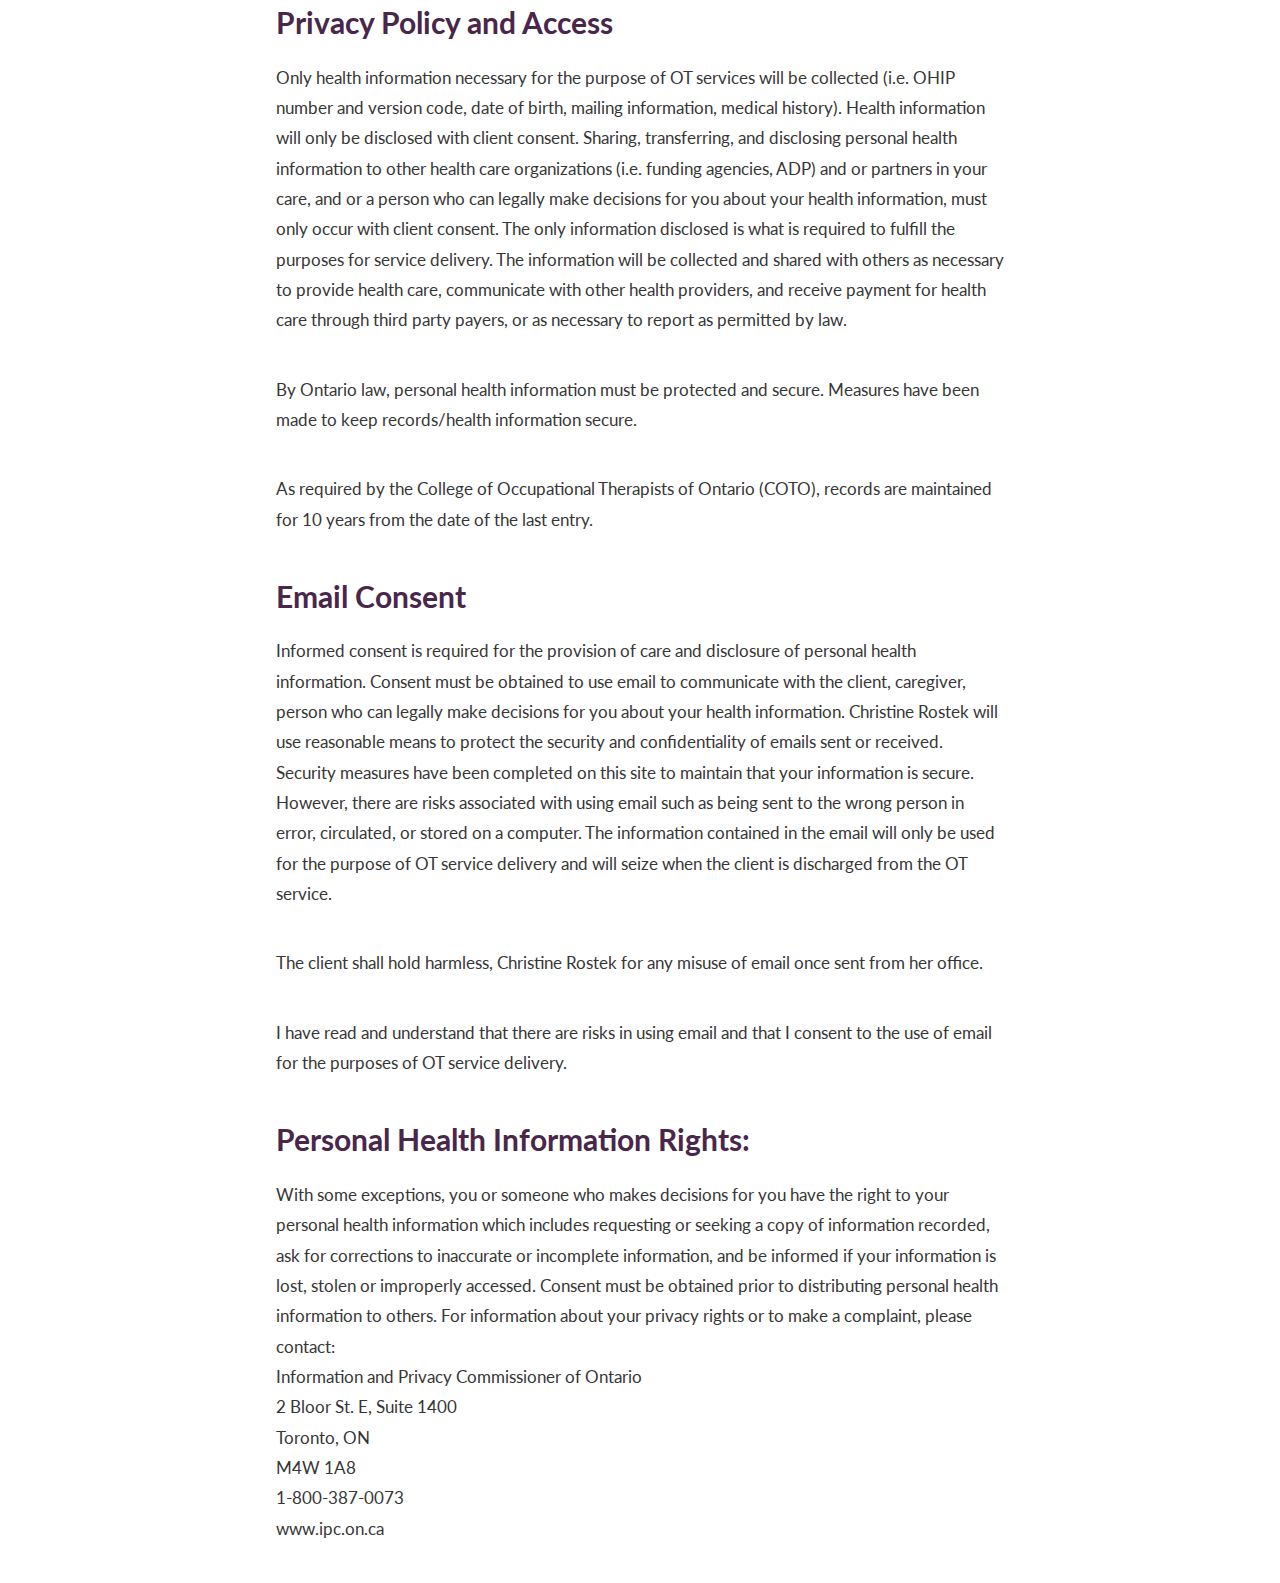
==== commit 3c910729: "text edits" ====
--- a/terms.html
+++ b/terms.html
@@ -8,39 +8,16 @@
 	</head>
 	<div class="container">
 	<body>
-		<h3>Email Consent<h3>
-		<h4>Risks of using email include:</h4>
-		<ul>
-		<li> It can be sent to others, circulated, sent to the wrong person and stored on a computer or on paper.</li>
-		<li>Copies may exist even after the sender/receiver has deleted a copy.</li>
-		<li>  It may not be secure and could be stolen or viewed by others without warning.</li>
-		<li>It can contain viruses.</li>
-		<li>It can be used as evidence in court.</li>
-		</ul>
-		<h4>How email will be used</h4>
-		<p>Christine Rostek will use reasonable means to protect the security and confidentiality of email sent or received. However, 
-		due to the risks outlined above she cannot guarantee the security and confidentiality of email communication between herself and the person she is communicating by email with and 
-		will not be liable for improper disclosure of confidential information that is caused by the use of email for communication.</p>
-		<h4>Consent to the use of emails include:</h4>
-		<ul>
-		<li>All email communication will be printed out and be filed in the client records to become part of the client’s file. </li>
-		<li>Email will not be forwarded to external third parties without the client’s prior consent, except as authorized or required by law or contractual obligation.</li>
-		<li>Email will not be used for cancelling appointments, or time sensitive reasons, or for any personal/sensitive information.</li>
-		<li>Email communication will seize when the client is discharged from OT service.</li>
-		<li>It will not be used for any unlawful or unethical reason and shall not contain any offensive or inappropriate language or content.</li>
-		<li>The client shall hold harmless, the OT for any misuse of email once sent from the office.</li>
-		</ul>
-		<h4>To communicate by email, the client shall:</h4>
-
-		<ol>
-		<li>Inform the OT of changes to his/her email address.</li>
-		<li> Include the subject of the email in the subject line.</li>
-		<li>Avoid including any sensitive information in the subject line.</li>
-		<li>Take steps to keep your email secure.</li>
-		</ol>
 		<h3>Privacy Policy and Access</h3>
-		<p>The Occupational Therapist must ensure that client privacy is maintained. Only health information necessary for service will be collected. Health information will only be disclosed with client consent. Clients health information must be accurate. Sharing, transferring, and disclosing personal health information to other people must only occur with client’s consent.</p>
-		<p>By Ontario law, personal health information must be protected and secure. The only information disclosed is what is required by the therapist to fulfill the purposes for service delivery.  The information will be collected and shared with others as necessary to provide health care, communicate with other health providers or students in training, and receive payment for health care through third party payers.</p>
+		<p>Only health information necessary for the purpose of OT services will be collected (i.e. OHIP number and version code, date of birth, mailing information, medical history). Health information will only be disclosed with client consent. Sharing, transferring, and disclosing personal health information to other health care organizations (i.e. funding agencies, ADP) and or partners in your care, and or a person who can legally make decisions for you about your health information, must only occur with client consent. The only information disclosed is what is required to fulfill the purposes for service delivery. The information will be collected and shared with others as necessary to provide health care, communicate with other health providers, and receive payment for health care through third party payers, or as necessary to report as permitted by law. </p>
+		<p>By Ontario law, personal health information must be protected and secure.  Measures have been made to keep records/health information secure.</p>
+		<p>As required by the College of Occupational Therapists of Ontario (COTO), records are maintained for 10 years from the date of the last entry.</p>
+		
+		<h3>Email Consent</h3>
+		<p>Informed consent is required for the provision of care and disclosure of personal health information. Consent must be obtained to use email to communicate with the client, caregiver, person who can legally make decisions for you about your health information. Christine Rostek will use reasonable means to protect the security and confidentiality of emails sent or received. Security measures have been completed on this site to maintain that your information is secure.  However, there are risks associated with using email such as being sent to the wrong person in error, circulated, or stored on a computer. The information contained in the email will only be used for the purpose of OT service delivery and will seize when the client is discharged from the OT service.  </p>
+		<p>The client shall hold harmless, Christine Rostek for any misuse of email once sent from her office.</p>
+		<p>I have read and understand that there are risks in using email and that I consent to the use of email for the purposes of OT service delivery. </p>
+		
 		<h3>Personal Health Information Rights:</h3>
 		<p>With some exceptions, you or someone who makes decisions for you have the right to your personal health information which includes requesting or seeking a copy of information recorded, ask for corrections to inaccurate or incomplete information, and be informed if your information is lost, stolen or improperly accessed.  Consent must be obtained prior to distributing personal health information to others. For information about your privacy rights or to make a complaint, please contact:<br>
 		Information and Privacy Commissioner of Ontario<br>
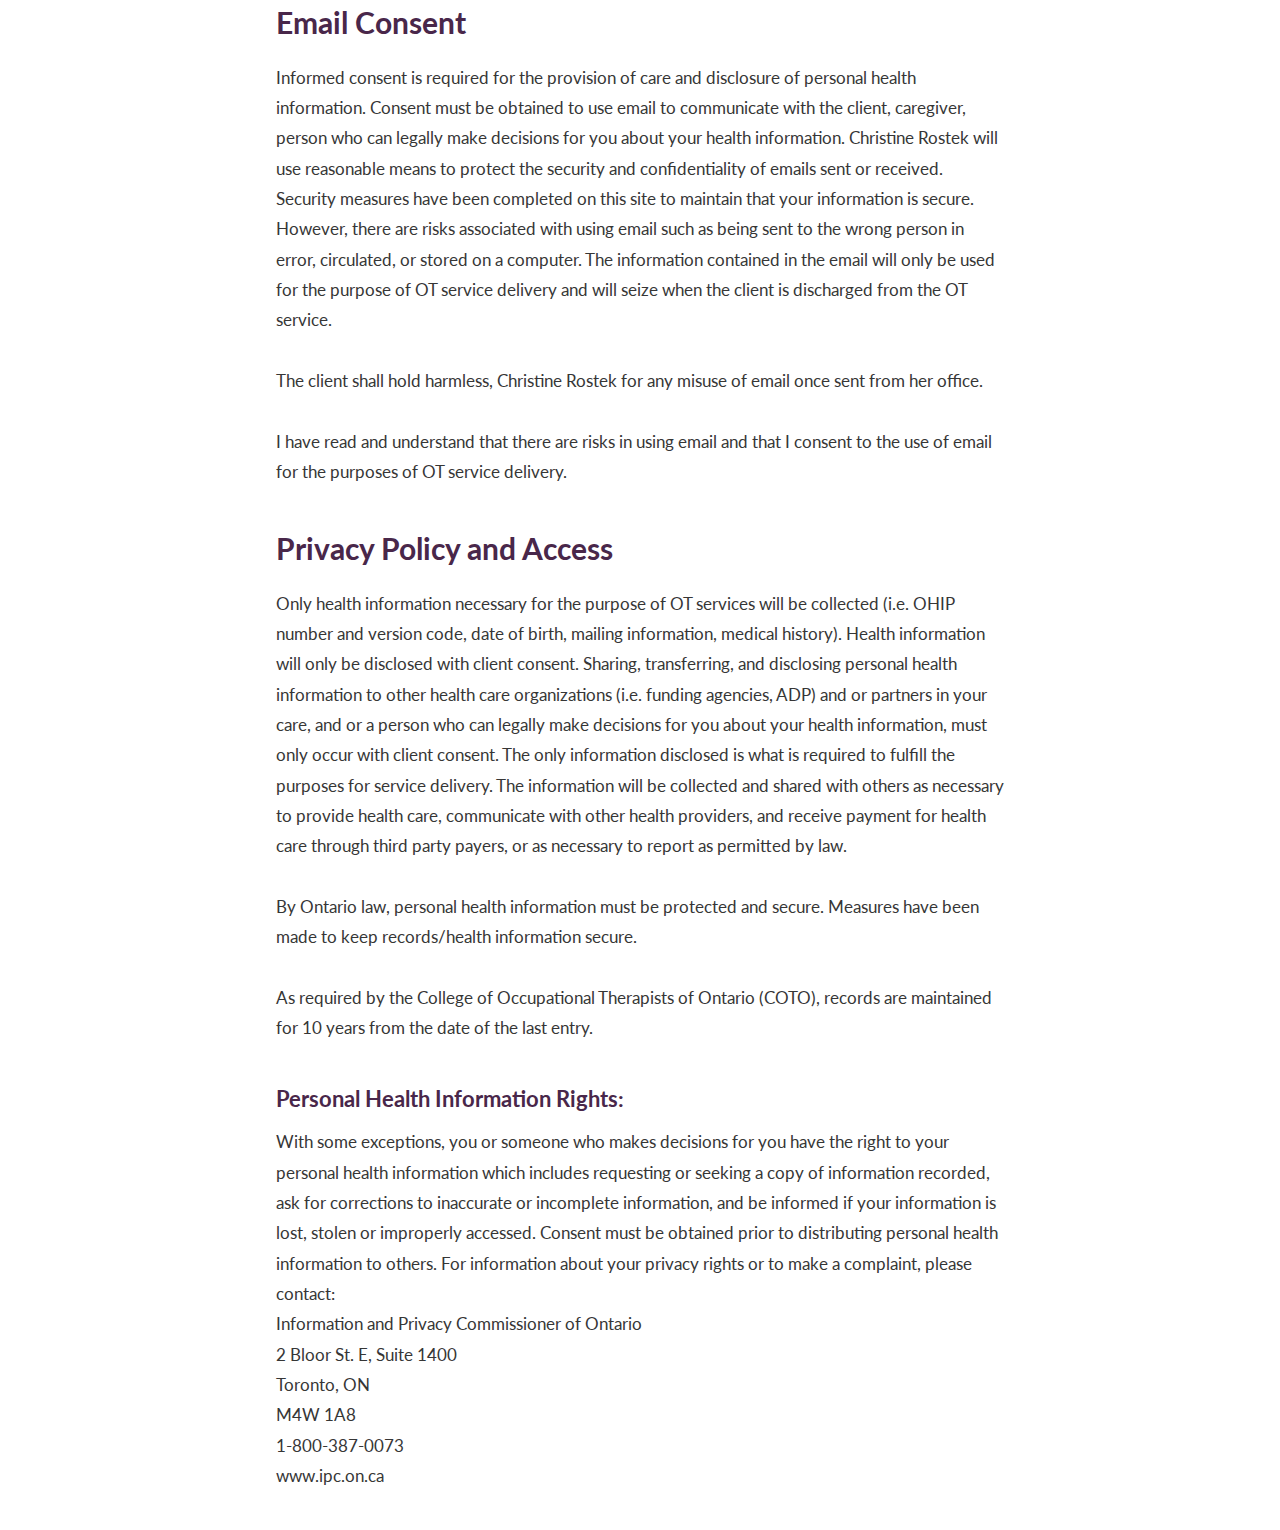
==== commit 81ea1a22: "editz" ====
--- a/terms.html
+++ b/terms.html
@@ -8,18 +8,18 @@
 	</head>
 	<div class="container">
 	<body>
+		<h3>Email Consent</h3>
+		<p>Informed consent is required for the provision of care and disclosure of personal health information. Consent must be obtained to use email to communicate with the client, caregiver, person who can legally make decisions for you about your health information. Christine Rostek will use reasonable means to protect the security and confidentiality of emails sent or received. Security measures have been completed on this site to maintain that your information is secure.  However, there are risks associated with using email such as being sent to the wrong person in error, circulated, or stored on a computer. The information contained in the email will only be used for the purpose of OT service delivery and will seize when the client is discharged from the OT service. <br>
+		<br>The client shall hold harmless, Christine Rostek for any misuse of email once sent from her office.<br>
+		<br>I have read and understand that there are risks in using email and that I consent to the use of email for the purposes of OT service delivery. </p>
+		
 		<h3>Privacy Policy and Access</h3>
-		<p>Only health information necessary for the purpose of OT services will be collected (i.e. OHIP number and version code, date of birth, mailing information, medical history). Health information will only be disclosed with client consent. Sharing, transferring, and disclosing personal health information to other health care organizations (i.e. funding agencies, ADP) and or partners in your care, and or a person who can legally make decisions for you about your health information, must only occur with client consent. The only information disclosed is what is required to fulfill the purposes for service delivery. The information will be collected and shared with others as necessary to provide health care, communicate with other health providers, and receive payment for health care through third party payers, or as necessary to report as permitted by law. </p>
-		<p>By Ontario law, personal health information must be protected and secure.  Measures have been made to keep records/health information secure.</p>
-		<p>As required by the College of Occupational Therapists of Ontario (COTO), records are maintained for 10 years from the date of the last entry.</p>
+		<p>Only health information necessary for the purpose of OT services will be collected (i.e. OHIP number and version code, date of birth, mailing information, medical history). Health information will only be disclosed with client consent. Sharing, transferring, and disclosing personal health information to other health care organizations (i.e. funding agencies, ADP) and or partners in your care, and or a person who can legally make decisions for you about your health information, must only occur with client consent. The only information disclosed is what is required to fulfill the purposes for service delivery. The information will be collected and shared with others as necessary to provide health care, communicate with other health providers, and receive payment for health care through third party payers, or as necessary to report as permitted by law. <br>
+		<br>By Ontario law, personal health information must be protected and secure.  Measures have been made to keep records/health information secure.<br>
+		<br>As required by the College of Occupational Therapists of Ontario (COTO), records are maintained for 10 years from the date of the last entry.
 		
-		<h3>Email Consent</h3>
-		<p>Informed consent is required for the provision of care and disclosure of personal health information. Consent must be obtained to use email to communicate with the client, caregiver, person who can legally make decisions for you about your health information. Christine Rostek will use reasonable means to protect the security and confidentiality of emails sent or received. Security measures have been completed on this site to maintain that your information is secure.  However, there are risks associated with using email such as being sent to the wrong person in error, circulated, or stored on a computer. The information contained in the email will only be used for the purpose of OT service delivery and will seize when the client is discharged from the OT service.  </p>
-		<p>The client shall hold harmless, Christine Rostek for any misuse of email once sent from her office.</p>
-		<p>I have read and understand that there are risks in using email and that I consent to the use of email for the purposes of OT service delivery. </p>
-		
-		<h3>Personal Health Information Rights:</h3>
-		<p>With some exceptions, you or someone who makes decisions for you have the right to your personal health information which includes requesting or seeking a copy of information recorded, ask for corrections to inaccurate or incomplete information, and be informed if your information is lost, stolen or improperly accessed.  Consent must be obtained prior to distributing personal health information to others. For information about your privacy rights or to make a complaint, please contact:<br>
+		<h4>Personal Health Information Rights:</h4>
+		With some exceptions, you or someone who makes decisions for you have the right to your personal health information which includes requesting or seeking a copy of information recorded, ask for corrections to inaccurate or incomplete information, and be informed if your information is lost, stolen or improperly accessed.  Consent must be obtained prior to distributing personal health information to others. For information about your privacy rights or to make a complaint, please contact:<br>
 		Information and Privacy Commissioner of Ontario<br>
 		2 Bloor St. E, Suite 1400<br>
 		Toronto, ON<br>
--- a/assets/css/main.css
+++ b/assets/css/main.css
@@ -41,6 +41,9 @@
     box-shadow: 0px 0px 10px #888888;
 	}
 
+	img.fiddy {
+		height: 3.5em;
+	}
 	@media screen and (max-width: 1550px){
 		img.resize {
 	position: relative;
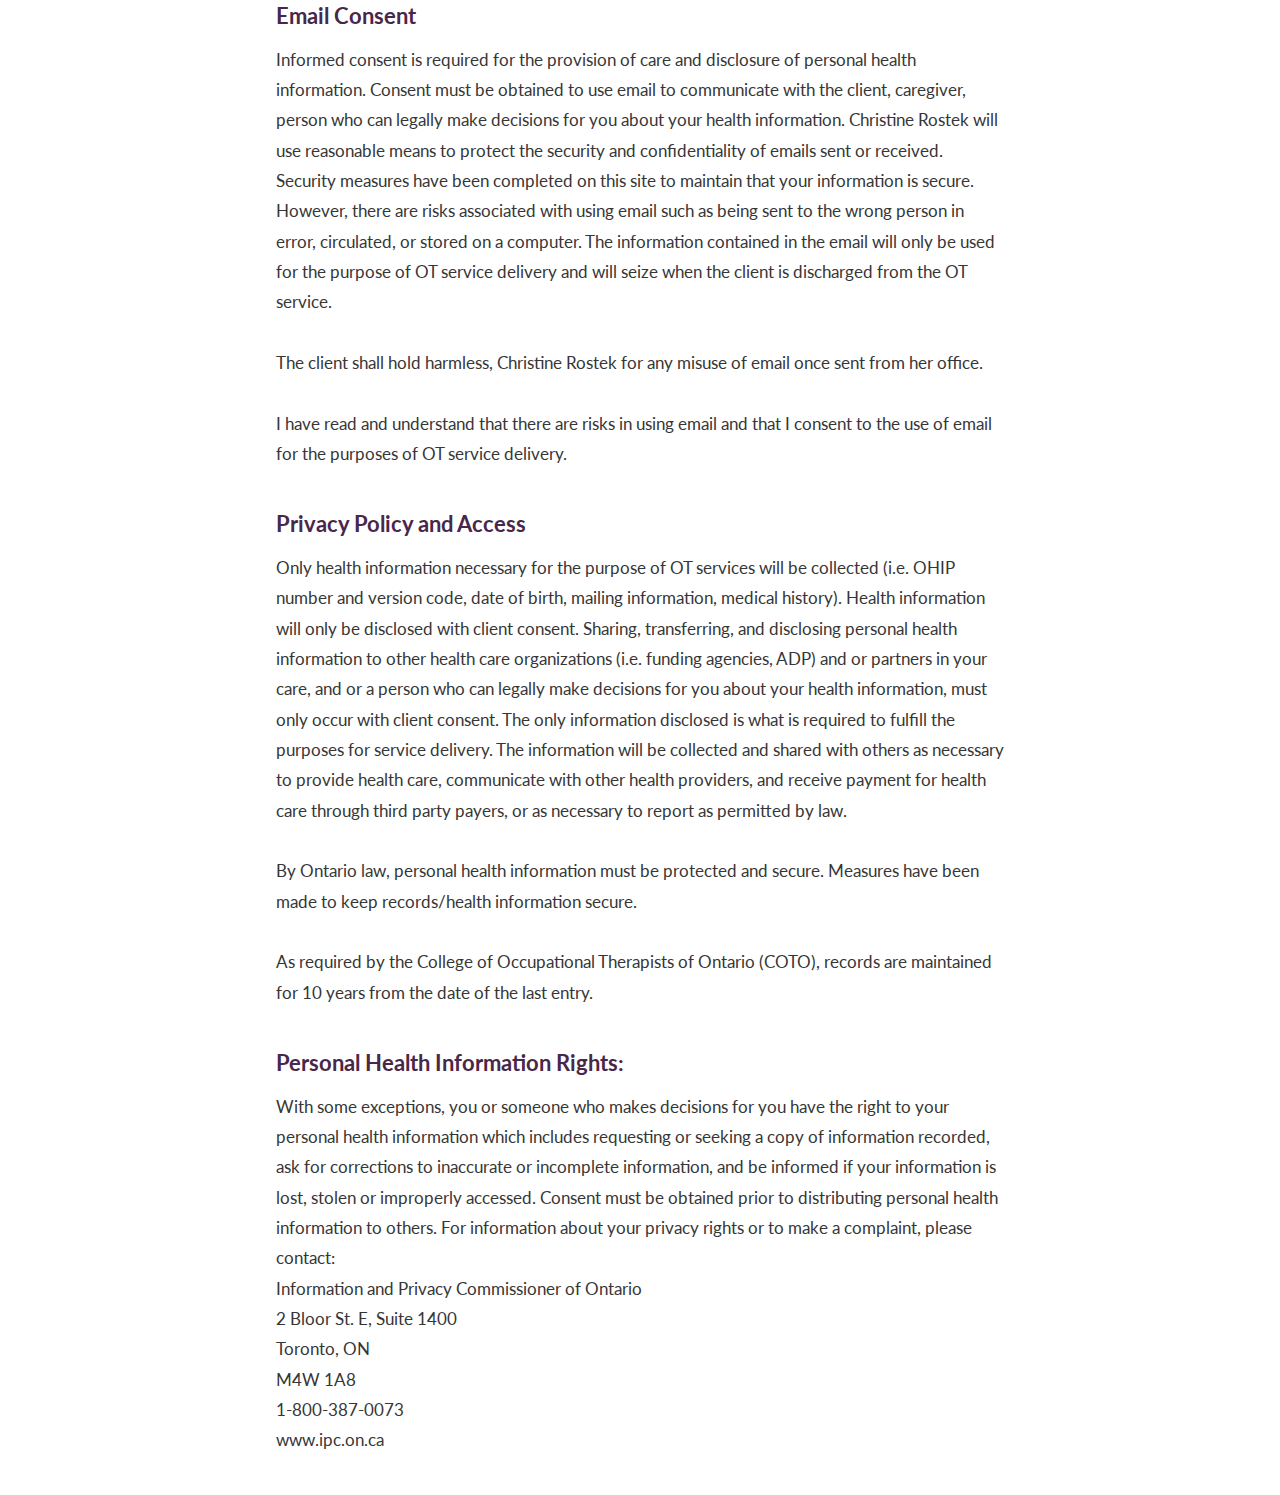
==== commit a44c71b9: "changed fonts" ====
--- a/terms.html
+++ b/terms.html
@@ -8,12 +8,12 @@
 	</head>
 	<div class="container">
 	<body>
-		<h3>Email Consent</h3>
+		<h4>Email Consent</h4>
 		<p>Informed consent is required for the provision of care and disclosure of personal health information. Consent must be obtained to use email to communicate with the client, caregiver, person who can legally make decisions for you about your health information. Christine Rostek will use reasonable means to protect the security and confidentiality of emails sent or received. Security measures have been completed on this site to maintain that your information is secure.  However, there are risks associated with using email such as being sent to the wrong person in error, circulated, or stored on a computer. The information contained in the email will only be used for the purpose of OT service delivery and will seize when the client is discharged from the OT service. <br>
 		<br>The client shall hold harmless, Christine Rostek for any misuse of email once sent from her office.<br>
 		<br>I have read and understand that there are risks in using email and that I consent to the use of email for the purposes of OT service delivery. </p>
 		
-		<h3>Privacy Policy and Access</h3>
+		<h4>Privacy Policy and Access</h4>
 		<p>Only health information necessary for the purpose of OT services will be collected (i.e. OHIP number and version code, date of birth, mailing information, medical history). Health information will only be disclosed with client consent. Sharing, transferring, and disclosing personal health information to other health care organizations (i.e. funding agencies, ADP) and or partners in your care, and or a person who can legally make decisions for you about your health information, must only occur with client consent. The only information disclosed is what is required to fulfill the purposes for service delivery. The information will be collected and shared with others as necessary to provide health care, communicate with other health providers, and receive payment for health care through third party payers, or as necessary to report as permitted by law. <br>
 		<br>By Ontario law, personal health information must be protected and secure.  Measures have been made to keep records/health information secure.<br>
 		<br>As required by the College of Occupational Therapists of Ontario (COTO), records are maintained for 10 years from the date of the last entry.
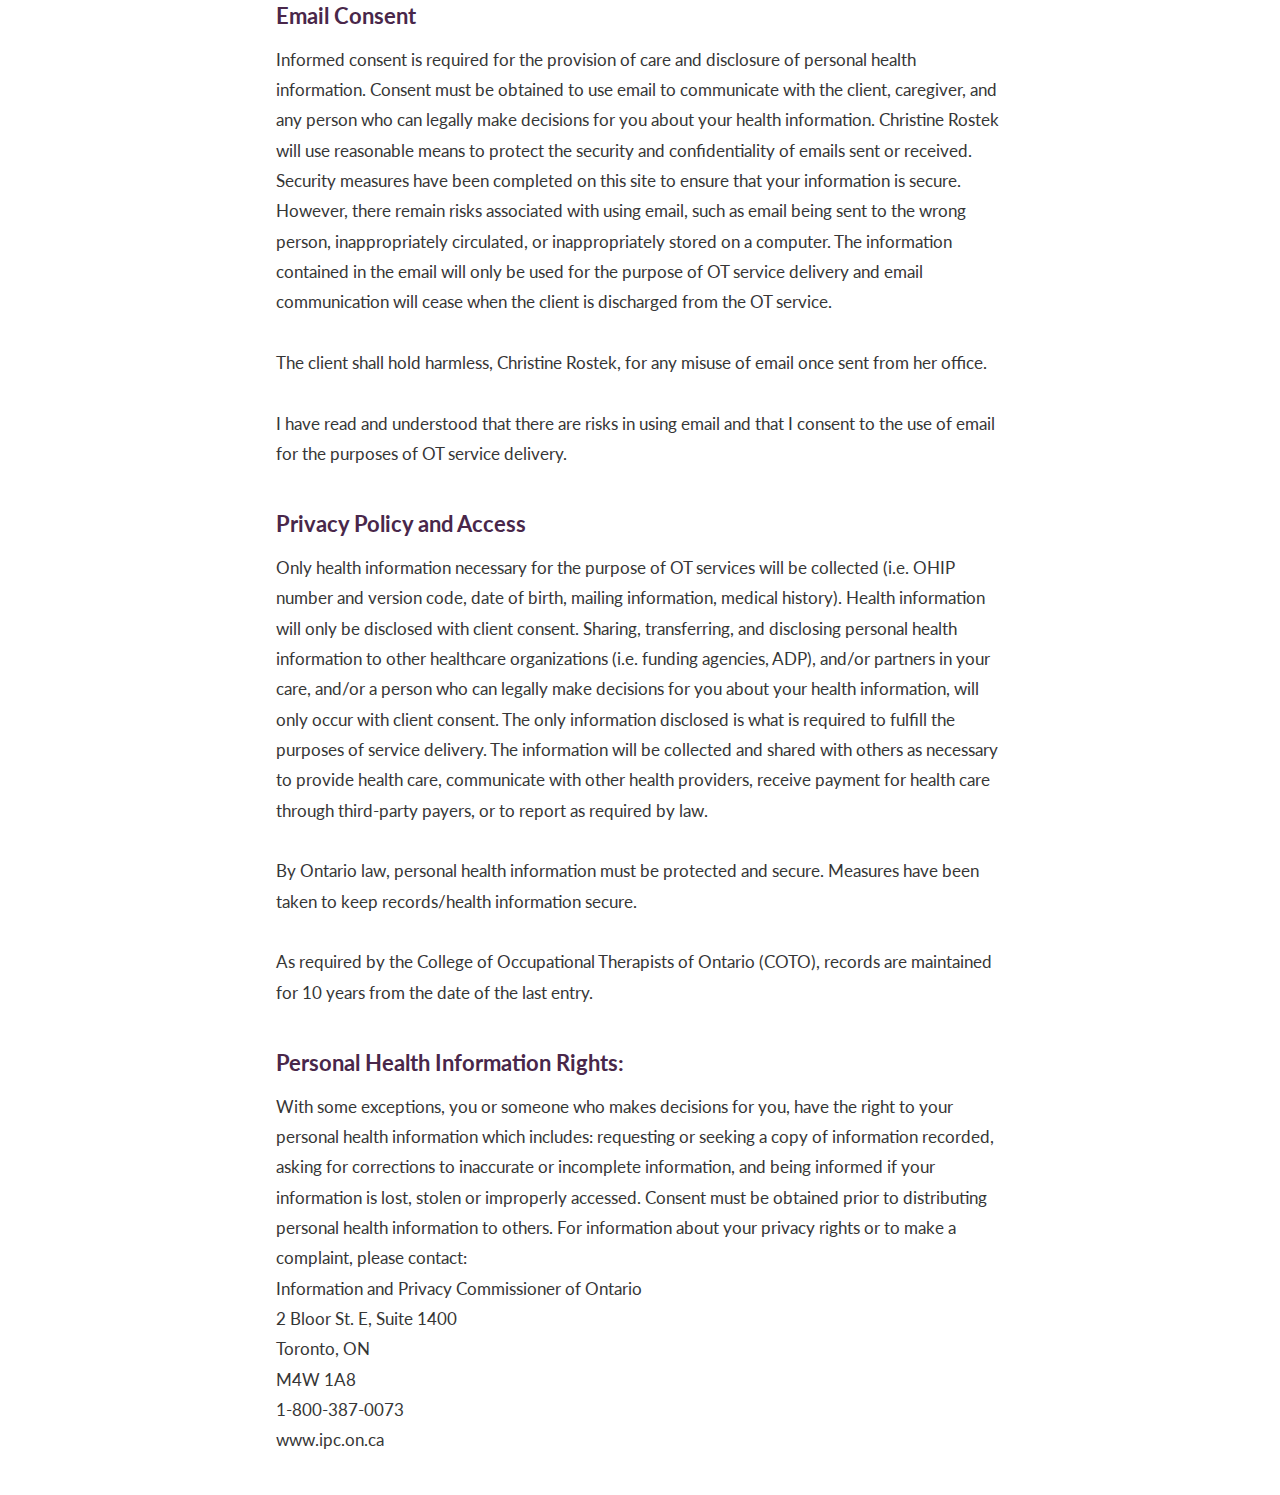
==== commit 8f3b98e6: "updated terms" ====
--- a/terms.html
+++ b/terms.html
@@ -9,17 +9,17 @@
 	<div class="container">
 	<body>
 		<h4>Email Consent</h4>
-		<p>Informed consent is required for the provision of care and disclosure of personal health information. Consent must be obtained to use email to communicate with the client, caregiver, person who can legally make decisions for you about your health information. Christine Rostek will use reasonable means to protect the security and confidentiality of emails sent or received. Security measures have been completed on this site to maintain that your information is secure.  However, there are risks associated with using email such as being sent to the wrong person in error, circulated, or stored on a computer. The information contained in the email will only be used for the purpose of OT service delivery and will seize when the client is discharged from the OT service. <br>
-		<br>The client shall hold harmless, Christine Rostek for any misuse of email once sent from her office.<br>
-		<br>I have read and understand that there are risks in using email and that I consent to the use of email for the purposes of OT service delivery. </p>
+		<p>Informed consent is required for the provision of care and disclosure of personal health information. Consent must be obtained to use email to communicate with the client, caregiver, and any person who can legally make decisions for you about your health information. Christine Rostek will use reasonable means to protect the security and confidentiality of emails sent or received. Security measures have been completed on this site to ensure that your information is secure. However, there remain risks associated with using email, such as email being sent to the wrong person, inappropriately circulated, or inappropriately stored on a computer. The information contained in the email will only be used for the purpose of OT service delivery and email communication will cease when the client is discharged from the OT service. <br>
+		<br>The client shall hold harmless, Christine Rostek, for any misuse of email once sent from her office.<br>
+		<br>I have read and understood that there are risks in using email and that I consent to the use of email for the purposes of OT service delivery.</p>
 		
 		<h4>Privacy Policy and Access</h4>
-		<p>Only health information necessary for the purpose of OT services will be collected (i.e. OHIP number and version code, date of birth, mailing information, medical history). Health information will only be disclosed with client consent. Sharing, transferring, and disclosing personal health information to other health care organizations (i.e. funding agencies, ADP) and or partners in your care, and or a person who can legally make decisions for you about your health information, must only occur with client consent. The only information disclosed is what is required to fulfill the purposes for service delivery. The information will be collected and shared with others as necessary to provide health care, communicate with other health providers, and receive payment for health care through third party payers, or as necessary to report as permitted by law. <br>
-		<br>By Ontario law, personal health information must be protected and secure.  Measures have been made to keep records/health information secure.<br>
+		<p>Only health information necessary for the purpose of OT services will be collected (i.e. OHIP number and version code, date of birth, mailing information, medical history). Health information will only be disclosed with client consent. Sharing, transferring, and disclosing personal health information to other healthcare organizations (i.e. funding agencies, ADP), and/or partners in your care, and/or a person who can legally make decisions for you about your health information, will only occur with client consent. The only information disclosed is what is required to fulfill the purposes of service delivery. The information will be collected and shared with others as necessary to provide health care, communicate with other health providers, receive payment for health care through third-party payers, or to report as required by law. <br>
+		<br>By Ontario law, personal health information must be protected and secure. Measures have been taken to keep records/health information secure.<br>
 		<br>As required by the College of Occupational Therapists of Ontario (COTO), records are maintained for 10 years from the date of the last entry.
 		
 		<h4>Personal Health Information Rights:</h4>
-		With some exceptions, you or someone who makes decisions for you have the right to your personal health information which includes requesting or seeking a copy of information recorded, ask for corrections to inaccurate or incomplete information, and be informed if your information is lost, stolen or improperly accessed.  Consent must be obtained prior to distributing personal health information to others. For information about your privacy rights or to make a complaint, please contact:<br>
+		With some exceptions, you or someone who makes decisions for you, have the right to your personal health information which includes: requesting or seeking a copy of information recorded, asking for corrections to inaccurate or incomplete information, and being informed if your information is lost, stolen or improperly accessed. Consent must be obtained prior to distributing personal health information to others. For information about your privacy rights or to make a complaint, please contact:<br>
 		Information and Privacy Commissioner of Ontario<br>
 		2 Bloor St. E, Suite 1400<br>
 		Toronto, ON<br>
--- a/assets/css/main.css
+++ b/assets/css/main.css
@@ -2252,6 +2252,7 @@
 	.table-wrapper {
 		-webkit-overflow-scrolling: touch;
 		overflow-x: auto;
+		overflow-y: hidden;
 	}
 
 	table {
